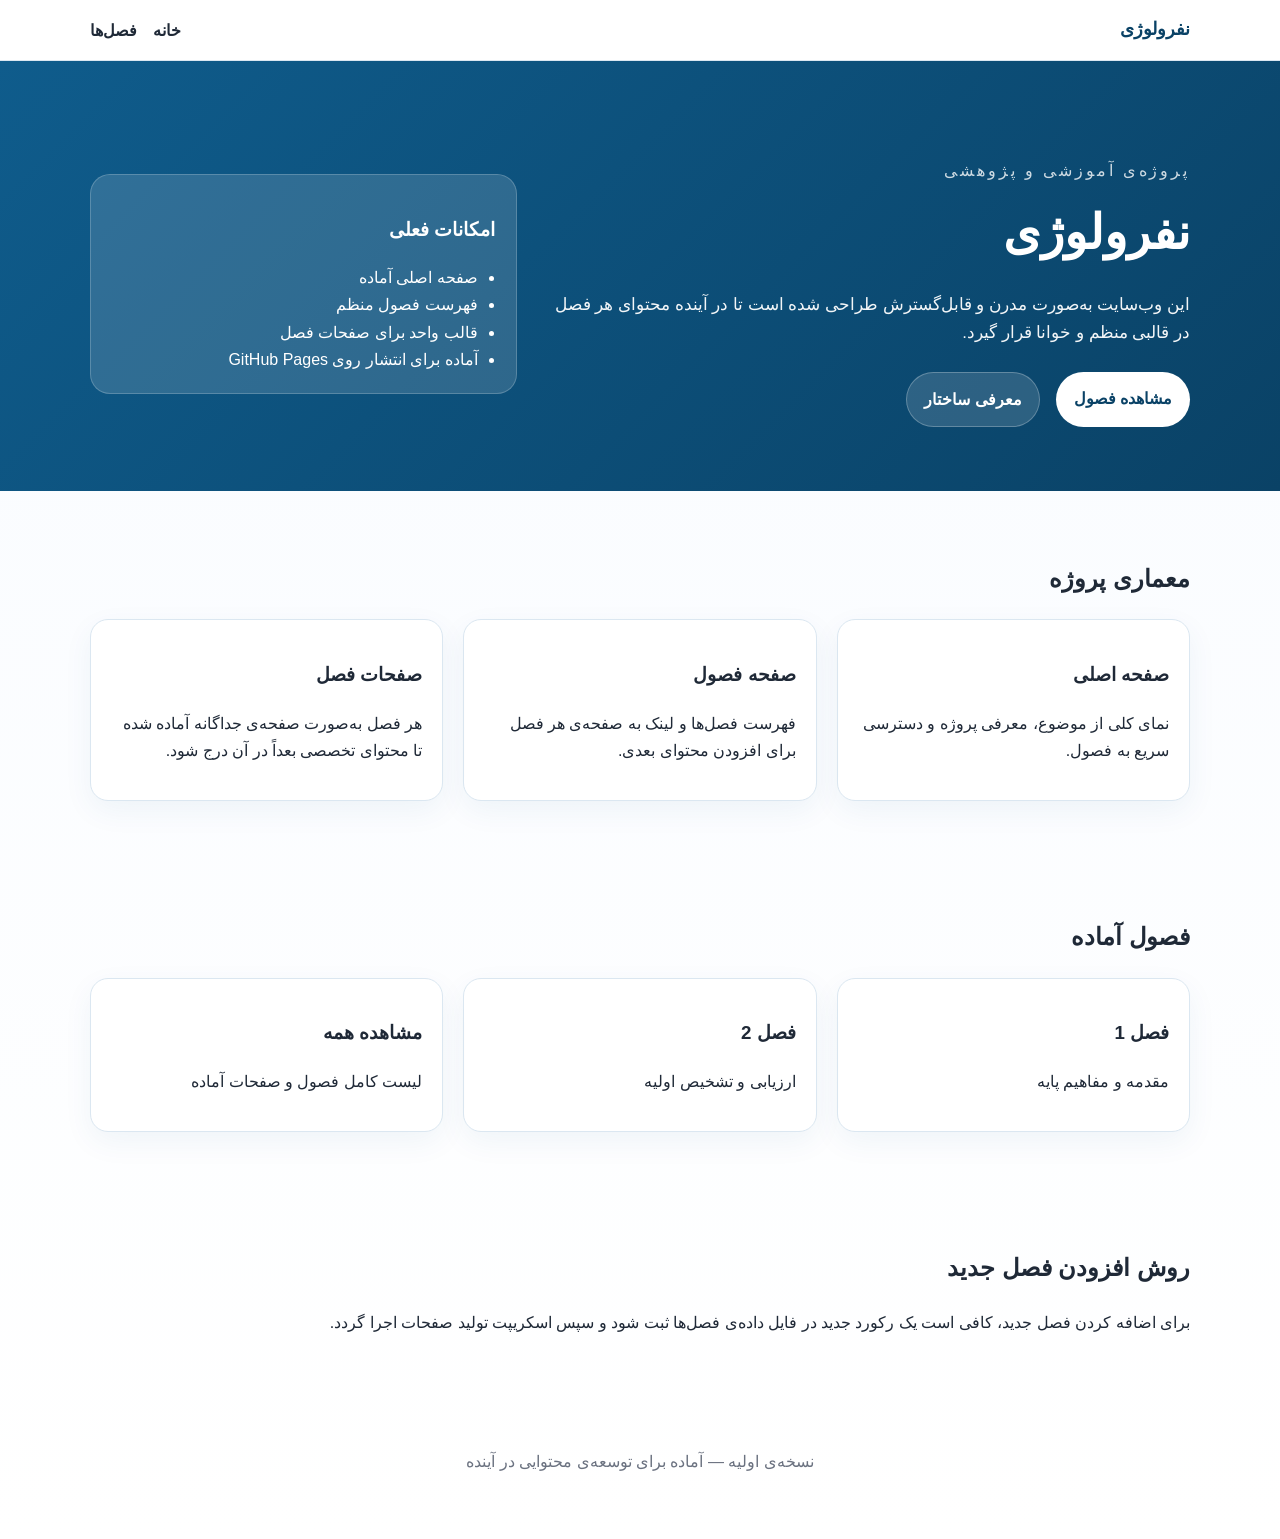
==== index.html @ 57c57d9b "Prepare GitHub Pages deployment" ====
<!DOCTYPE html>
<html lang="fa" dir="rtl">
  <head>
    <meta charset="UTF-8" />
    <meta name="viewport" content="width=device-width, initial-scale=1.0" />
    <title>نفرولوژی | صفحه اصلی</title>
    <meta name="description" content="پروژه‌ی اولیه وب‌سایت آموزشی نفرولوژی با ساختار فصل‌به‌فصل" />
    <link rel="stylesheet" href="assets/css/style.css" />
  </head>
  <body>
    <nav class="top-nav">
      <div class="container nav-wrap">
        <a class="brand" href="index.html">نفرولوژی</a>
        <div class="nav-links">
          <a href="index.html">خانه</a>
          <a href="chapters/">فصل‌ها</a>
        </div>
      </div>
    </nav>

    <header class="hero">
      <div class="container hero-inner">
        <div>
          <p class="eyebrow">پروژه‌ی آموزشی و پژوهشی</p>
          <h1>نفرولوژی</h1>
          <p class="hero-text">
            این وب‌سایت به‌صورت مدرن و قابل‌گسترش طراحی شده است تا در آینده محتوای
            هر فصل در قالبی منظم و خوانا قرار گیرد.
          </p>
          <div class="hero-actions">
            <a href="chapters/" class="btn btn-primary">مشاهده فصول</a>
            <a href="#overview" class="btn btn-secondary">معرفی ساختار</a>
          </div>
        </div>
        <div class="hero-panel">
          <h3>امکانات فعلی</h3>
          <ul>
            <li>صفحه اصلی آماده</li>
            <li>فهرست فصول منظم</li>
            <li>قالب واحد برای صفحات فصل</li>
            <li>آماده برای انتشار روی GitHub Pages</li>
          </ul>
        </div>
      </div>
    </header>

    <main>
      <section id="overview" class="section container">
        <h2>معماری پروژه</h2>
        <div class="grid cards">
          <article class="card">
            <h3>صفحه اصلی</h3>
            <p>نمای کلی از موضوع، معرفی پروژه و دسترسی سریع به فصول.</p>
          </article>
          <article class="card">
            <h3>صفحه فصول</h3>
            <p>فهرست فصل‌ها و لینک به صفحه‌ی هر فصل برای افزودن محتوای بعدی.</p>
          </article>
          <article class="card">
            <h3>صفحات فصل</h3>
            <p>هر فصل به‌صورت صفحه‌ی جداگانه آماده شده تا محتوای تخصصی بعداً در آن درج شود.</p>
          </article>
        </div>
      </section>

      <section class="section container">
        <h2>فصول آماده</h2>
        <div class="grid cards">
          <a class="card link-card" href="chapters/chapter-01.html">
            <h3>فصل 1</h3>
            <p>مقدمه و مفاهیم پایه</p>
          </a>
          <a class="card link-card" href="chapters/chapter-02.html">
            <h3>فصل 2</h3>
            <p>ارزیابی و تشخیص اولیه</p>
          </a>
          <a class="card link-card" href="chapters/">
            <h3>مشاهده همه</h3>
            <p>لیست کامل فصول و صفحات آماده</p>
          </a>
        </div>
      </section>

      <section class="section container">
        <h2>روش افزودن فصل جدید</h2>
        <div class="card">
          <p>برای اضافه کردن فصل جدید، کافی است یک رکورد جدید در فایل داده‌ی فصل‌ها ثبت شود و سپس اسکریپت تولید صفحات اجرا گردد.</p>
        </div>
      </section>
    </main>

    <footer class="footer">
      <div class="container">
        <p>نسخه‌ی اولیه — آماده برای توسعه‌ی محتوایی در آینده</p>
      </div>
    </footer>
  </body>
</html>
---- assets/css/style.css ----
:root {
  color-scheme: light;
  --primary: #0f5c8c;
  --primary-dark: #0a4266;
  --accent: #eaf5ff;
  --text: #1f2937;
  --muted: #6b7280;
  --card: #ffffff;
  --border: #dbe7f1;
}

* {
  box-sizing: border-box;
}

body {
  margin: 0;
  font-family: Tahoma, Arial, sans-serif;
  color: var(--text);
  background: linear-gradient(180deg, #f8fbff 0%, #ffffff 100%);
  line-height: 1.7;
}

.container {
  width: min(1100px, calc(100% - 2rem));
  margin: 0 auto;
}

.top-nav {
  background: rgba(255, 255, 255, 0.95);
  border-bottom: 1px solid var(--border);
  position: sticky;
  top: 0;
  z-index: 10;
  backdrop-filter: blur(8px);
}

.nav-wrap {
  display: flex;
  justify-content: space-between;
  align-items: center;
  padding: 0.95rem 0;
}

.brand {
  color: var(--primary-dark);
  font-weight: 800;
  text-decoration: none;
  font-size: 1.1rem;
}

.nav-links {
  display: flex;
  gap: 1rem;
}

.nav-links a {
  color: var(--text);
  text-decoration: none;
  font-weight: 600;
}

.hero {
  padding: 5rem 0 4rem;
  background: linear-gradient(135deg, var(--primary) 0%, var(--primary-dark) 100%);
  color: white;
}

.hero-inner {
  display: grid;
  gap: 2rem;
  align-items: center;
  grid-template-columns: 1.5fr 1fr;
}

.hero-panel {
  background: rgba(255, 255, 255, 0.14);
  border: 1px solid rgba(255, 255, 255, 0.2);
  border-radius: 20px;
  padding: 1.25rem 1.3rem;
}

.hero-panel ul {
  margin: 0.5rem 0 0;
  padding-right: 1.1rem;
}

.small-hero {
  padding: 3.5rem 0 2.5rem;
}

.eyebrow {
  text-transform: uppercase;
  letter-spacing: 0.18em;
  opacity: 0.8;
  margin-bottom: 0.5rem;
}

.hero h1 {
  font-size: clamp(2rem, 4vw, 3rem);
  margin: 0 0 1rem;
}

.hero-text {
  font-size: 1.05rem;
  max-width: 700px;
  opacity: 0.95;
}

.hero-actions,
.section-nav {
  display: flex;
  gap: 1rem;
  flex-wrap: wrap;
  margin-top: 1.5rem;
}

.btn {
  display: inline-block;
  padding: 0.8rem 1.1rem;
  border-radius: 999px;
  text-decoration: none;
  font-weight: 600;
  transition: transform 0.2s ease, box-shadow 0.2s ease;
}

.btn:hover {
  transform: translateY(-1px);
}

.btn-primary {
  background: white;
  color: var(--primary-dark);
}

.btn-secondary {
  background: rgba(255,255,255,0.14);
  color: white;
  border: 1px solid rgba(255,255,255,0.25);
}

.section {
  padding: 3rem 0;
}

.grid {
  display: grid;
  gap: 1.25rem;
  grid-template-columns: repeat(auto-fit, minmax(220px, 1fr));
}

.cards .card,
.content-card {
  background: var(--card);
  border: 1px solid var(--border);
  border-radius: 18px;
  padding: 1.25rem;
  box-shadow: 0 10px 30px rgba(15, 92, 140, 0.06);
}

.link-card {
  text-decoration: none;
  color: inherit;
}

.link-card:hover {
  border-color: var(--primary);
}

.footer {
  padding: 2rem 0 3rem;
  color: var(--muted);
  text-align: center;
}

ul {
  padding-right: 1.2rem;
}
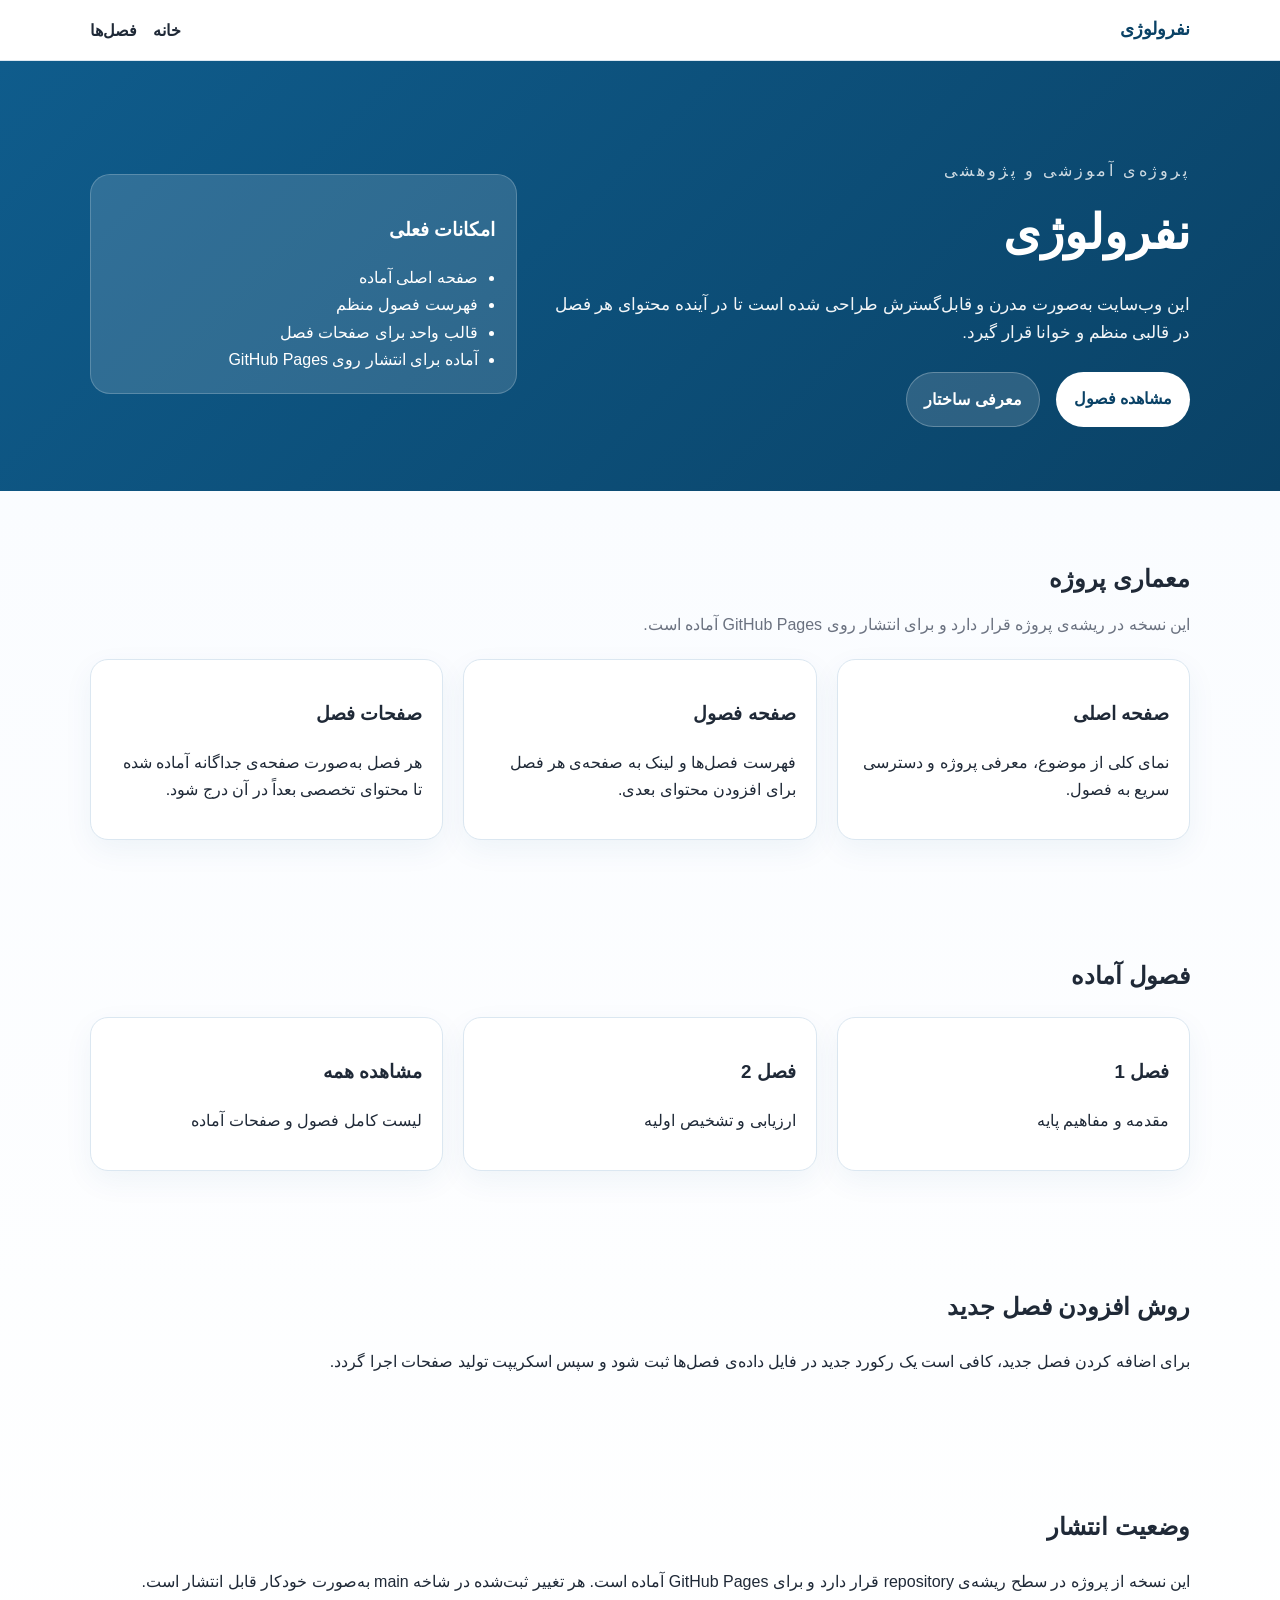
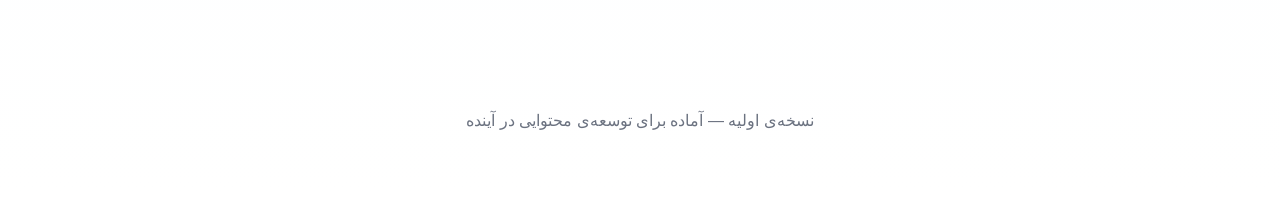
==== commit 26ebbc31: "Update root project site content" ====
--- a/index.html
+++ b/index.html
@@ -47,6 +47,9 @@
     <main>
       <section id="overview" class="section container">
         <h2>معماری پروژه</h2>
+        <p class="section-intro">
+          این نسخه در ریشه‌ی پروژه قرار دارد و برای انتشار روی GitHub Pages آماده است.
+        </p>
         <div class="grid cards">
           <article class="card">
             <h3>صفحه اصلی</h3>
@@ -87,6 +90,13 @@
           <p>برای اضافه کردن فصل جدید، کافی است یک رکورد جدید در فایل داده‌ی فصل‌ها ثبت شود و سپس اسکریپت تولید صفحات اجرا گردد.</p>
         </div>
       </section>
+
+      <section class="section container">
+        <h2>وضعیت انتشار</h2>
+        <div class="card">
+          <p>این نسخه از پروژه در سطح ریشه‌ی repository قرار دارد و برای GitHub Pages آماده است. هر تغییر ثبت‌شده در شاخه main به‌صورت خودکار قابل انتشار است.</p>
+        </div>
+      </section>
     </main>
 
     <footer class="footer">
--- a/assets/css/style.css
+++ b/assets/css/style.css
@@ -143,6 +143,12 @@
   padding: 3rem 0;
 }
 
+.section-intro {
+  color: var(--muted);
+  margin-top: -0.5rem;
+  margin-bottom: 1.25rem;
+}
+
 .grid {
   display: grid;
   gap: 1.25rem;
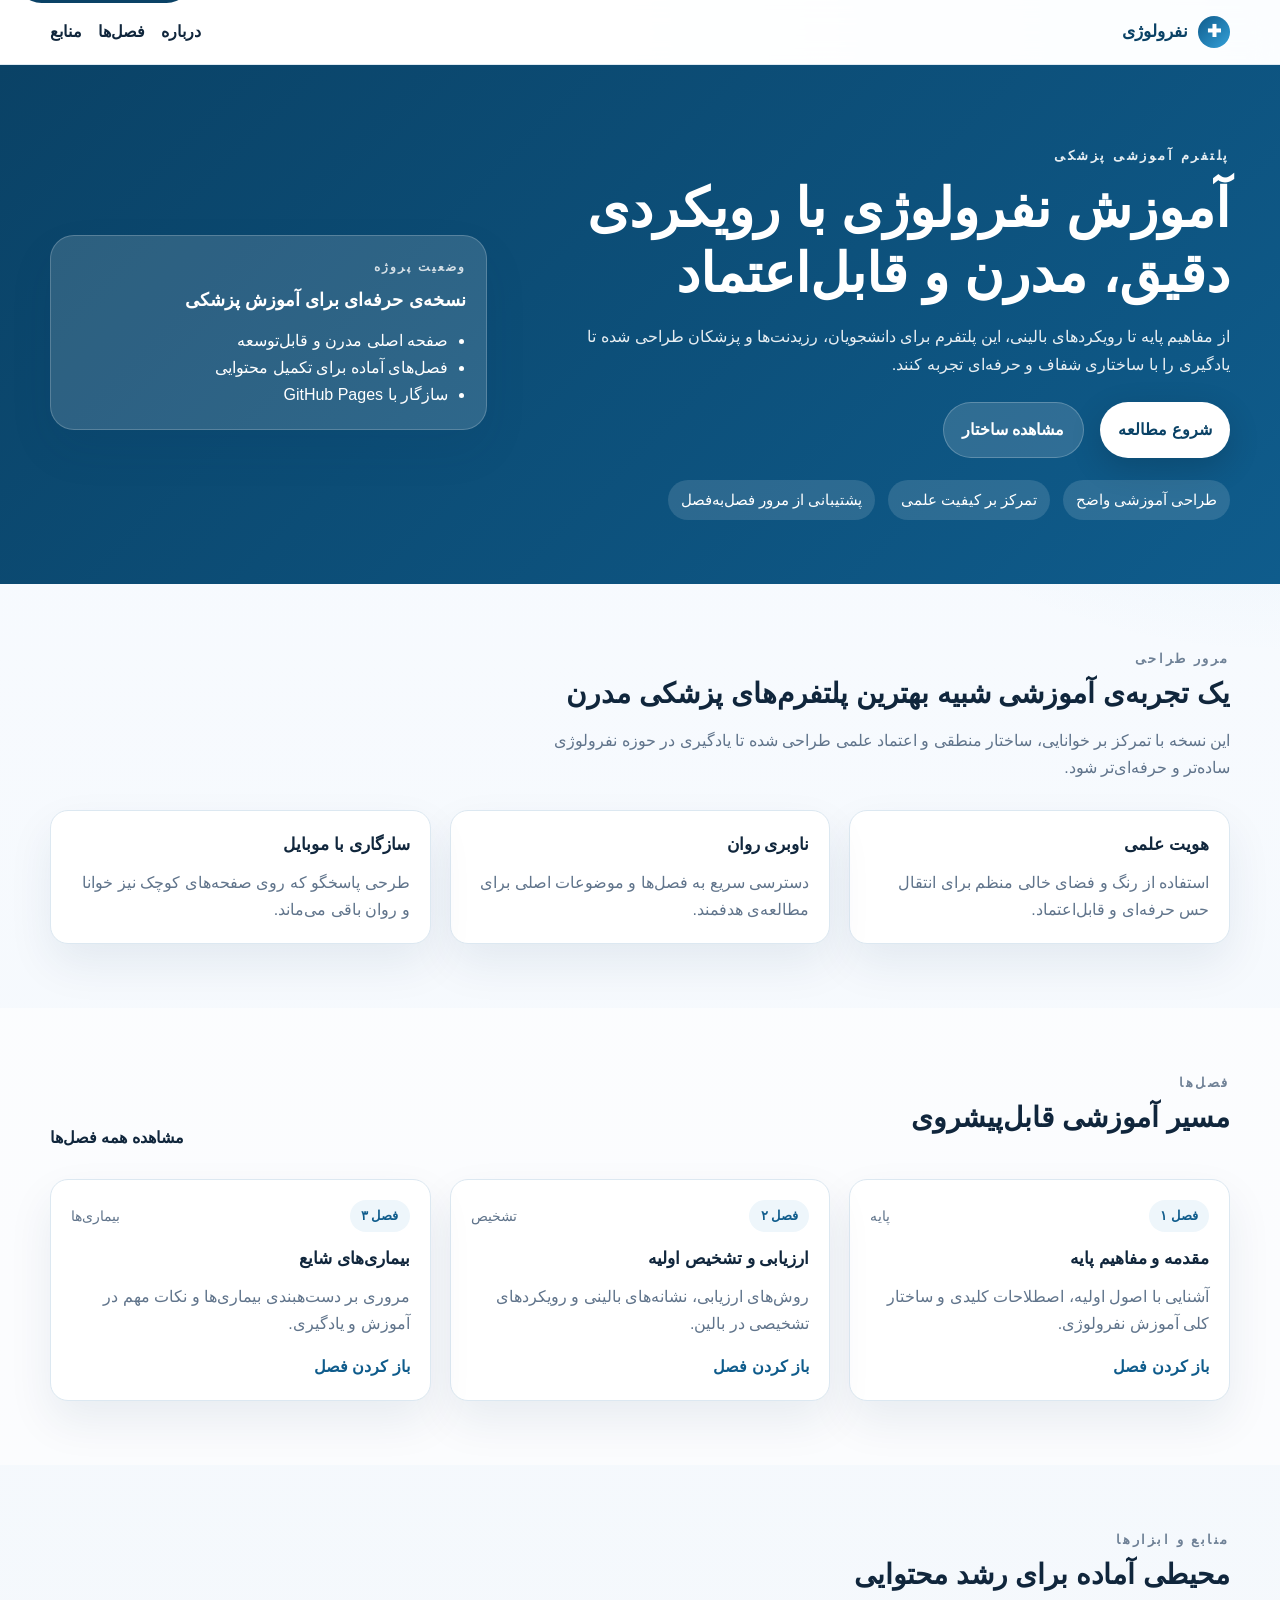
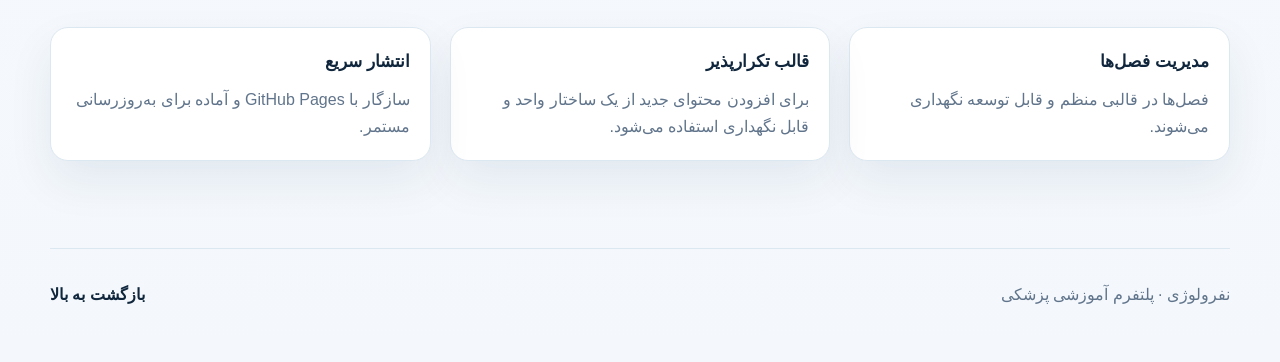
==== commit a1597fcc: "Refresh nephrology site design and chapter pages" ====
--- a/index.html
+++ b/index.html
@@ -3,105 +3,160 @@
   <head>
     <meta charset="UTF-8" />
     <meta name="viewport" content="width=device-width, initial-scale=1.0" />
-    <title>نفرولوژی | صفحه اصلی</title>
-    <meta name="description" content="پروژه‌ی اولیه وب‌سایت آموزشی نفرولوژی با ساختار فصل‌به‌فصل" />
+    <title>نفرولوژی | پلتفرم آموزشی مدرن</title>
+    <meta
+      name="description"
+      content="پلتفرم آموزشی مدرن نفرولوژی با ساختار فصل‌به‌فصل، طراحی حرفه‌ای و مناسب برای دانشجویان، رزیدنت‌ها و پزشکان"
+    />
     <link rel="stylesheet" href="assets/css/style.css" />
   </head>
   <body>
-    <nav class="top-nav">
-      <div class="container nav-wrap">
-        <a class="brand" href="index.html">نفرولوژی</a>
+    <a class="skip-link" href="#main-content">پرش به محتوای اصلی</a>
+
+    <nav class="site-nav" aria-label="ناوبری اصلی">
+      <div class="container nav-shell">
+        <a class="brand" href="index.html" aria-label="خانه نفرولوژی">
+          <span class="brand__mark">✚</span>
+          <span>نفرولوژی</span>
+        </a>
         <div class="nav-links">
-          <a href="index.html">خانه</a>
-          <a href="chapters/">فصل‌ها</a>
+          <a href="#about">درباره</a>
+          <a href="#chapters">فصل‌ها</a>
+          <a href="#resources">منابع</a>
         </div>
       </div>
     </nav>
 
     <header class="hero">
-      <div class="container hero-inner">
-        <div>
-          <p class="eyebrow">پروژه‌ی آموزشی و پژوهشی</p>
-          <h1>نفرولوژی</h1>
-          <p class="hero-text">
-            این وب‌سایت به‌صورت مدرن و قابل‌گسترش طراحی شده است تا در آینده محتوای
-            هر فصل در قالبی منظم و خوانا قرار گیرد.
+      <div class="container hero-shell">
+        <div class="hero__content">
+          <p class="eyebrow">پلتفرم آموزشی پزشکی</p>
+          <h1>آموزش نفرولوژی با رویکردی دقیق، مدرن و قابل‌اعتماد</h1>
+          <p class="hero__text">
+            از مفاهیم پایه تا رویکردهای بالینی، این پلتفرم برای دانشجویان، رزیدنت‌ها و
+            پزشکان طراحی شده تا یادگیری را با ساختاری شفاف و حرفه‌ای تجربه کنند.
           </p>
-          <div class="hero-actions">
-            <a href="chapters/" class="btn btn-primary">مشاهده فصول</a>
-            <a href="#overview" class="btn btn-secondary">معرفی ساختار</a>
+          <div class="hero__actions">
+            <a class="btn btn--primary" href="#chapters">شروع مطالعه</a>
+            <a class="btn btn--secondary" href="#about">مشاهده ساختار</a>
           </div>
-        </div>
-        <div class="hero-panel">
-          <h3>امکانات فعلی</h3>
-          <ul>
-            <li>صفحه اصلی آماده</li>
-            <li>فهرست فصول منظم</li>
-            <li>قالب واحد برای صفحات فصل</li>
-            <li>آماده برای انتشار روی GitHub Pages</li>
+          <ul class="hero__highlights" aria-label="ویژگی‌های اصلی">
+            <li>طراحی آموزشی واضح</li>
+            <li>تمرکز بر کیفیت علمی</li>
+            <li>پشتیبانی از مرور فصل‌به‌فصل</li>
           </ul>
         </div>
+
+        <aside class="hero-card" aria-label="اطلاعات سریع">
+          <p class="hero-card__label">وضعیت پروژه</p>
+          <h2>نسخه‌ی حرفه‌ای برای آموزش پزشکی</h2>
+          <ul>
+            <li>صفحه اصلی مدرن و قابل‌توسعه</li>
+            <li>فصل‌های آماده برای تکمیل محتوایی</li>
+            <li>سازگار با GitHub Pages</li>
+          </ul>
+        </aside>
       </div>
     </header>
 
-    <main>
-      <section id="overview" class="section container">
-        <h2>معماری پروژه</h2>
-        <p class="section-intro">
-          این نسخه در ریشه‌ی پروژه قرار دارد و برای انتشار روی GitHub Pages آماده است.
-        </p>
-        <div class="grid cards">
-          <article class="card">
-            <h3>صفحه اصلی</h3>
-            <p>نمای کلی از موضوع، معرفی پروژه و دسترسی سریع به فصول.</p>
+    <main id="main-content">
+      <section id="about" class="section container">
+        <div class="section-heading">
+          <p class="section-heading__eyebrow">مرور طراحی</p>
+          <h2>یک تجربه‌ی آموزشی شبیه بهترین پلتفرم‌های پزشکی مدرن</h2>
+          <p>
+            این نسخه با تمرکز بر خوانایی، ساختار منطقی و اعتماد علمی طراحی شده تا یادگیری
+            در حوزه نفرولوژی ساده‌تر و حرفه‌ای‌تر شود.
+          </p>
+        </div>
+
+        <div class="feature-grid">
+          <article class="feature-card">
+            <h3>هویت علمی</h3>
+            <p>استفاده از رنگ و فضای خالی منظم برای انتقال حس حرفه‌ای و قابل‌اعتماد.</p>
           </article>
-          <article class="card">
-            <h3>صفحه فصول</h3>
-            <p>فهرست فصل‌ها و لینک به صفحه‌ی هر فصل برای افزودن محتوای بعدی.</p>
+          <article class="feature-card">
+            <h3>ناوبری روان</h3>
+            <p>دسترسی سریع به فصل‌ها و موضوعات اصلی برای مطالعه‌ی هدفمند.</p>
           </article>
-          <article class="card">
-            <h3>صفحات فصل</h3>
-            <p>هر فصل به‌صورت صفحه‌ی جداگانه آماده شده تا محتوای تخصصی بعداً در آن درج شود.</p>
+          <article class="feature-card">
+            <h3>سازگاری با موبایل</h3>
+            <p>طرحی پاسخگو که روی صفحه‌های کوچک نیز خوانا و روان باقی می‌ماند.</p>
           </article>
         </div>
       </section>
 
-      <section class="section container">
-        <h2>فصول آماده</h2>
-        <div class="grid cards">
-          <a class="card link-card" href="chapters/chapter-01.html">
-            <h3>فصل 1</h3>
-            <p>مقدمه و مفاهیم پایه</p>
-          </a>
-          <a class="card link-card" href="chapters/chapter-02.html">
-            <h3>فصل 2</h3>
-            <p>ارزیابی و تشخیص اولیه</p>
-          </a>
-          <a class="card link-card" href="chapters/">
-            <h3>مشاهده همه</h3>
-            <p>لیست کامل فصول و صفحات آماده</p>
-          </a>
+      <section id="chapters" class="section section--alt">
+        <div class="container">
+          <div class="section-heading section-heading--row">
+            <div>
+              <p class="section-heading__eyebrow">فصل‌ها</p>
+              <h2>مسیر آموزشی قابل‌پیشروی</h2>
+            </div>
+            <a class="text-link" href="chapters/">مشاهده همه فصل‌ها</a>
+          </div>
+
+          <div class="card-grid">
+            <article class="chapter-card">
+              <div class="chapter-card__meta">
+                <span class="badge">فصل ۱</span>
+                <span class="chapter-card__status">پایه</span>
+              </div>
+              <h3>مقدمه و مفاهیم پایه</h3>
+              <p>آشنایی با اصول اولیه، اصطلاحات کلیدی و ساختار کلی آموزش نفرولوژی.</p>
+              <a class="chapter-card__link" href="chapters/chapter-01.html">باز کردن فصل</a>
+            </article>
+
+            <article class="chapter-card">
+              <div class="chapter-card__meta">
+                <span class="badge">فصل ۲</span>
+                <span class="chapter-card__status">تشخیص</span>
+              </div>
+              <h3>ارزیابی و تشخیص اولیه</h3>
+              <p>روش‌های ارزیابی، نشانه‌های بالینی و رویکردهای تشخیصی در بالین.</p>
+              <a class="chapter-card__link" href="chapters/chapter-02.html">باز کردن فصل</a>
+            </article>
+
+            <article class="chapter-card">
+              <div class="chapter-card__meta">
+                <span class="badge">فصل ۳</span>
+                <span class="chapter-card__status">بیماری‌ها</span>
+              </div>
+              <h3>بیماری‌های شایع</h3>
+              <p>مروری بر دست‌هبندی بیماری‌ها و نکات مهم در آموزش و یادگیری.</p>
+              <a class="chapter-card__link" href="chapters/chapter-03.html">باز کردن فصل</a>
+            </article>
+          </div>
         </div>
       </section>
 
-      <section class="section container">
-        <h2>روش افزودن فصل جدید</h2>
-        <div class="card">
-          <p>برای اضافه کردن فصل جدید، کافی است یک رکورد جدید در فایل داده‌ی فصل‌ها ثبت شود و سپس اسکریپت تولید صفحات اجرا گردد.</p>
+      <section id="resources" class="section container">
+        <div class="section-heading">
+          <p class="section-heading__eyebrow">منابع و ابزارها</p>
+          <h2>محیطی آماده برای رشد محتوایی</h2>
         </div>
-      </section>
 
-      <section class="section container">
-        <h2>وضعیت انتشار</h2>
-        <div class="card">
-          <p>این نسخه از پروژه در سطح ریشه‌ی repository قرار دارد و برای GitHub Pages آماده است. هر تغییر ثبت‌شده در شاخه main به‌صورت خودکار قابل انتشار است.</p>
+        <div class="resource-grid">
+          <article class="resource-card">
+            <h3>مدیریت فصل‌ها</h3>
+            <p>فصل‌ها در قالبی منظم و قابل توسعه نگهداری می‌شوند.</p>
+          </article>
+          <article class="resource-card">
+            <h3>قالب تکرارپذیر</h3>
+            <p>برای افزودن محتوای جدید از یک ساختار واحد و قابل نگهداری استفاده می‌شود.</p>
+          </article>
+          <article class="resource-card">
+            <h3>انتشار سریع</h3>
+            <p>سازگار با GitHub Pages و آماده برای به‌روزرسانی مستمر.</p>
+          </article>
         </div>
       </section>
     </main>
 
-    <footer class="footer">
-      <div class="container">
-        <p>نسخه‌ی اولیه — آماده برای توسعه‌ی محتوایی در آینده</p>
+    <footer class="site-footer">
+      <div class="container footer-shell">
+        <p>نفرولوژی · پلتفرم آموزشی پزشکی</p>
+        <a class="text-link" href="#top">بازگشت به بالا</a>
       </div>
     </footer>
   </body>
--- a/assets/css/style.css
+++ b/assets/css/style.css
@@ -1,114 +1,164 @@
 :root {
   color-scheme: light;
+  --bg: #f4f8fc;
+  --surface: #ffffff;
+  --surface-strong: #eef6fb;
   --primary: #0f5c8c;
-  --primary-dark: #0a4266;
-  --accent: #eaf5ff;
-  --text: #1f2937;
-  --muted: #6b7280;
-  --card: #ffffff;
-  --border: #dbe7f1;
+  --primary-strong: #0a4266;
+  --accent: #34a0d8;
+  --text: #10263c;
+  --muted: #60748b;
+  --border: #dce8f1;
+  --shadow: 0 20px 45px rgba(12, 54, 86, 0.08);
+  --radius-xl: 24px;
+  --radius-lg: 18px;
+  --radius-md: 12px;
+  --container: 1180px;
 }
 
 * {
   box-sizing: border-box;
 }
 
+html {
+  scroll-behavior: smooth;
+}
+
 body {
   margin: 0;
-  font-family: Tahoma, Arial, sans-serif;
+  font-family: Inter, "Segoe UI", Roboto, "Helvetica Neue", Arial, sans-serif;
   color: var(--text);
-  background: linear-gradient(180deg, #f8fbff 0%, #ffffff 100%);
+  background:
+    radial-gradient(circle at top right, rgba(52, 160, 216, 0.18), transparent 28%),
+    linear-gradient(180deg, #f8fbff 0%, var(--bg) 100%);
   line-height: 1.7;
 }
 
+img {
+  max-width: 100%;
+  display: block;
+}
+
 .container {
-  width: min(1100px, calc(100% - 2rem));
+  width: min(var(--container), calc(100% - 2rem));
   margin: 0 auto;
 }
 
-.top-nav {
-  background: rgba(255, 255, 255, 0.95);
-  border-bottom: 1px solid var(--border);
+.skip-link {
+  position: absolute;
+  left: 1rem;
+  top: -3rem;
+  background: var(--primary-strong);
+  color: white;
+  padding: 0.75rem 1rem;
+  border-radius: 999px;
+  z-index: 100;
+  text-decoration: none;
+}
+
+.skip-link:focus {
+  top: 1rem;
+}
+
+.site-nav {
   position: sticky;
   top: 0;
-  z-index: 10;
-  backdrop-filter: blur(8px);
-}
-
-.nav-wrap {
+  z-index: 20;
+  background: rgba(255, 255, 255, 0.9);
+  backdrop-filter: blur(14px);
+  border-bottom: 1px solid rgba(220, 232, 241, 0.9);
+}
+
+.nav-shell {
   display: flex;
   justify-content: space-between;
   align-items: center;
-  padding: 0.95rem 0;
+  padding: 1rem 0;
 }
 
 .brand {
-  color: var(--primary-dark);
+  display: inline-flex;
+  align-items: center;
+  gap: 0.6rem;
+  color: var(--primary-strong);
   font-weight: 800;
   text-decoration: none;
-  font-size: 1.1rem;
+  font-size: 1.05rem;
+}
+
+.brand__mark {
+  display: grid;
+  place-items: center;
+  width: 2rem;
+  height: 2rem;
+  border-radius: 999px;
+  background: linear-gradient(135deg, var(--primary), var(--accent));
+  color: white;
 }
 
 .nav-links {
   display: flex;
   gap: 1rem;
-}
-
-.nav-links a {
+  flex-wrap: wrap;
+}
+
+.nav-links a,
+.text-link {
   color: var(--text);
   text-decoration: none;
   font-weight: 600;
 }
 
+.nav-links a:hover,
+.text-link:hover {
+  color: var(--primary);
+}
+
 .hero {
   padding: 5rem 0 4rem;
-  background: linear-gradient(135deg, var(--primary) 0%, var(--primary-dark) 100%);
+  background: linear-gradient(135deg, var(--primary-strong) 0%, var(--primary) 100%);
   color: white;
 }
 
-.hero-inner {
+.hero-shell {
   display: grid;
   gap: 2rem;
-  align-items: center;
-  grid-template-columns: 1.5fr 1fr;
-}
-
-.hero-panel {
-  background: rgba(255, 255, 255, 0.14);
-  border: 1px solid rgba(255, 255, 255, 0.2);
-  border-radius: 20px;
-  padding: 1.25rem 1.3rem;
-}
-
-.hero-panel ul {
-  margin: 0.5rem 0 0;
-  padding-right: 1.1rem;
-}
-
-.small-hero {
-  padding: 3.5rem 0 2.5rem;
-}
-
-.eyebrow {
+  grid-template-columns: 1.3fr 0.8fr;
+  align-items: center;
+}
+
+.hero--compact {
+  padding: 3.5rem 0 3rem;
+}
+
+.hero--compact .hero-shell {
+  grid-template-columns: 1fr;
+}
+
+.eyebrow,
+.section-heading__eyebrow {
+  margin: 0 0 0.6rem;
+  font-size: 0.8rem;
+  letter-spacing: 0.2em;
   text-transform: uppercase;
-  letter-spacing: 0.18em;
-  opacity: 0.8;
-  margin-bottom: 0.5rem;
+  font-weight: 700;
+  opacity: 0.9;
 }
 
 .hero h1 {
-  font-size: clamp(2rem, 4vw, 3rem);
+  font-size: clamp(2rem, 4.2vw, 3.4rem);
+  line-height: 1.2;
   margin: 0 0 1rem;
-}
-
-.hero-text {
-  font-size: 1.05rem;
-  max-width: 700px;
-  opacity: 0.95;
-}
-
-.hero-actions,
-.section-nav {
+  max-width: 720px;
+}
+
+.hero__text {
+  font-size: 1.03rem;
+  max-width: 680px;
+  color: rgba(255, 255, 255, 0.9);
+}
+
+.hero__actions {
   display: flex;
   gap: 1rem;
   flex-wrap: wrap;
@@ -116,69 +166,240 @@
 }
 
 .btn {
-  display: inline-block;
-  padding: 0.8rem 1.1rem;
+  display: inline-flex;
+  align-items: center;
+  justify-content: center;
+  gap: 0.4rem;
+  padding: 0.85rem 1.15rem;
   border-radius: 999px;
   text-decoration: none;
-  font-weight: 600;
-  transition: transform 0.2s ease, box-shadow 0.2s ease;
-}
-
-.btn:hover {
+  font-weight: 700;
+  transition: transform 0.2s ease, box-shadow 0.2s ease, background-color 0.2s ease;
+}
+
+.btn:hover,
+.btn:focus-visible {
   transform: translateY(-1px);
 }
 
-.btn-primary {
+.btn--primary {
   background: white;
-  color: var(--primary-dark);
-}
-
-.btn-secondary {
-  background: rgba(255,255,255,0.14);
+  color: var(--primary-strong);
+  box-shadow: 0 10px 32px rgba(0, 0, 0, 0.16);
+}
+
+.btn--secondary {
   color: white;
-  border: 1px solid rgba(255,255,255,0.25);
+  background: rgba(255, 255, 255, 0.14);
+  border: 1px solid rgba(255, 255, 255, 0.22);
+}
+
+.hero__highlights {
+  margin: 1.35rem 0 0;
+  padding: 0;
+  display: flex;
+  gap: 0.8rem;
+  flex-wrap: wrap;
+  list-style: none;
+}
+
+.hero__highlights li {
+  padding: 0.45rem 0.8rem;
+  background: rgba(255, 255, 255, 0.13);
+  border-radius: 999px;
+  font-size: 0.95rem;
+}
+
+.hero-card {
+  padding: 1.3rem;
+  border-radius: var(--radius-xl);
+  background: rgba(255, 255, 255, 0.14);
+  border: 1px solid rgba(255, 255, 255, 0.2);
+  box-shadow: var(--shadow);
+}
+
+.hero-card__label {
+  margin: 0 0 0.4rem;
+  font-size: 0.78rem;
+  font-weight: 700;
+  text-transform: uppercase;
+  letter-spacing: 0.16em;
+  opacity: 0.8;
+}
+
+.hero-card h2 {
+  margin: 0 0 0.7rem;
+  font-size: 1.15rem;
+}
+
+.hero-card ul {
+  margin: 0;
+  padding-right: 1.1rem;
 }
 
 .section {
-  padding: 3rem 0;
-}
-
-.section-intro {
+  padding: 4rem 0;
+}
+
+.section--alt {
+  background: rgba(255, 255, 255, 0.6);
+}
+
+.section-heading {
+  max-width: 720px;
+  margin-bottom: 1.75rem;
+}
+
+.section-heading--row {
+  display: flex;
+  justify-content: space-between;
+  align-items: end;
+  gap: 1rem;
+  max-width: none;
+}
+
+.section-heading h2 {
+  margin: 0 0 0.6rem;
+  font-size: clamp(1.4rem, 2.2vw, 1.8rem);
+}
+
+.section-heading p {
+  margin: 0;
   color: var(--muted);
-  margin-top: -0.5rem;
-  margin-bottom: 1.25rem;
-}
-
-.grid {
+}
+
+.feature-grid,
+.card-grid,
+.resource-grid {
   display: grid;
-  gap: 1.25rem;
-  grid-template-columns: repeat(auto-fit, minmax(220px, 1fr));
-}
-
-.cards .card,
-.content-card {
-  background: var(--card);
+  gap: 1.2rem;
+  grid-template-columns: repeat(auto-fit, minmax(240px, 1fr));
+}
+
+.feature-card,
+.chapter-card,
+.resource-card {
+  background: var(--surface);
   border: 1px solid var(--border);
-  border-radius: 18px;
+  border-radius: var(--radius-lg);
   padding: 1.25rem;
-  box-shadow: 0 10px 30px rgba(15, 92, 140, 0.06);
-}
-
-.link-card {
+  box-shadow: var(--shadow);
+}
+
+.feature-card h3,
+.chapter-card h3,
+.resource-card h3 {
+  margin: 0 0 0.6rem;
+  font-size: 1.05rem;
+}
+
+.feature-card p,
+.chapter-card p,
+.resource-card p {
+  margin: 0;
+  color: var(--muted);
+}
+
+.chapter-card__meta {
+  display: flex;
+  justify-content: space-between;
+  align-items: center;
+  margin-bottom: 0.8rem;
+}
+
+.badge {
+  display: inline-flex;
+  align-items: center;
+  padding: 0.3rem 0.7rem;
+  border-radius: 999px;
+  background: var(--surface-strong);
+  color: var(--primary);
+  font-size: 0.8rem;
+  font-weight: 700;
+}
+
+.chapter-card__status {
+  color: var(--muted);
+  font-size: 0.9rem;
+}
+
+.chapter-card__link {
+  display: inline-flex;
+  margin-top: 1rem;
+  color: var(--primary);
+  font-weight: 700;
   text-decoration: none;
-  color: inherit;
-}
-
-.link-card:hover {
-  border-color: var(--primary);
-}
-
-.footer {
-  padding: 2rem 0 3rem;
+}
+
+.chapter-card__link:hover,
+.chapter-card__link:focus-visible {
+  text-decoration: underline;
+}
+
+.section-nav {
+  display: flex;
+  justify-content: flex-start;
+  margin-top: 1.5rem;
+}
+
+.site-footer {
+  padding: 1.4rem 0 2.4rem;
   color: var(--muted);
-  text-align: center;
-}
-
-ul {
-  padding-right: 1.2rem;
-}
+}
+
+.footer-shell {
+  display: flex;
+  justify-content: space-between;
+  align-items: center;
+  gap: 1rem;
+  padding-top: 1rem;
+  border-top: 1px solid var(--border);
+}
+
+:focus-visible {
+  outline: 3px solid rgba(52, 160, 216, 0.35);
+  outline-offset: 2px;
+}
+
+@media (max-width: 840px) {
+  .hero-shell {
+    grid-template-columns: 1fr;
+  }
+
+  .section-heading--row {
+    flex-direction: column;
+    align-items: start;
+  }
+}
+
+@media (max-width: 640px) {
+  .nav-shell,
+  .footer-shell {
+    flex-direction: column;
+    align-items: start;
+  }
+
+  .hero {
+    padding-top: 3.5rem;
+  }
+
+  .hero__actions {
+    flex-direction: column;
+    align-items: stretch;
+  }
+
+  .btn {
+    width: 100%;
+  }
+}
+
+@media (prefers-reduced-motion: reduce) {
+  html {
+    scroll-behavior: auto;
+  }
+
+  *, *::before, *::after {
+    transition-duration: 0.01ms !important;
+    animation-duration: 0.01ms !important;
+  }
+}
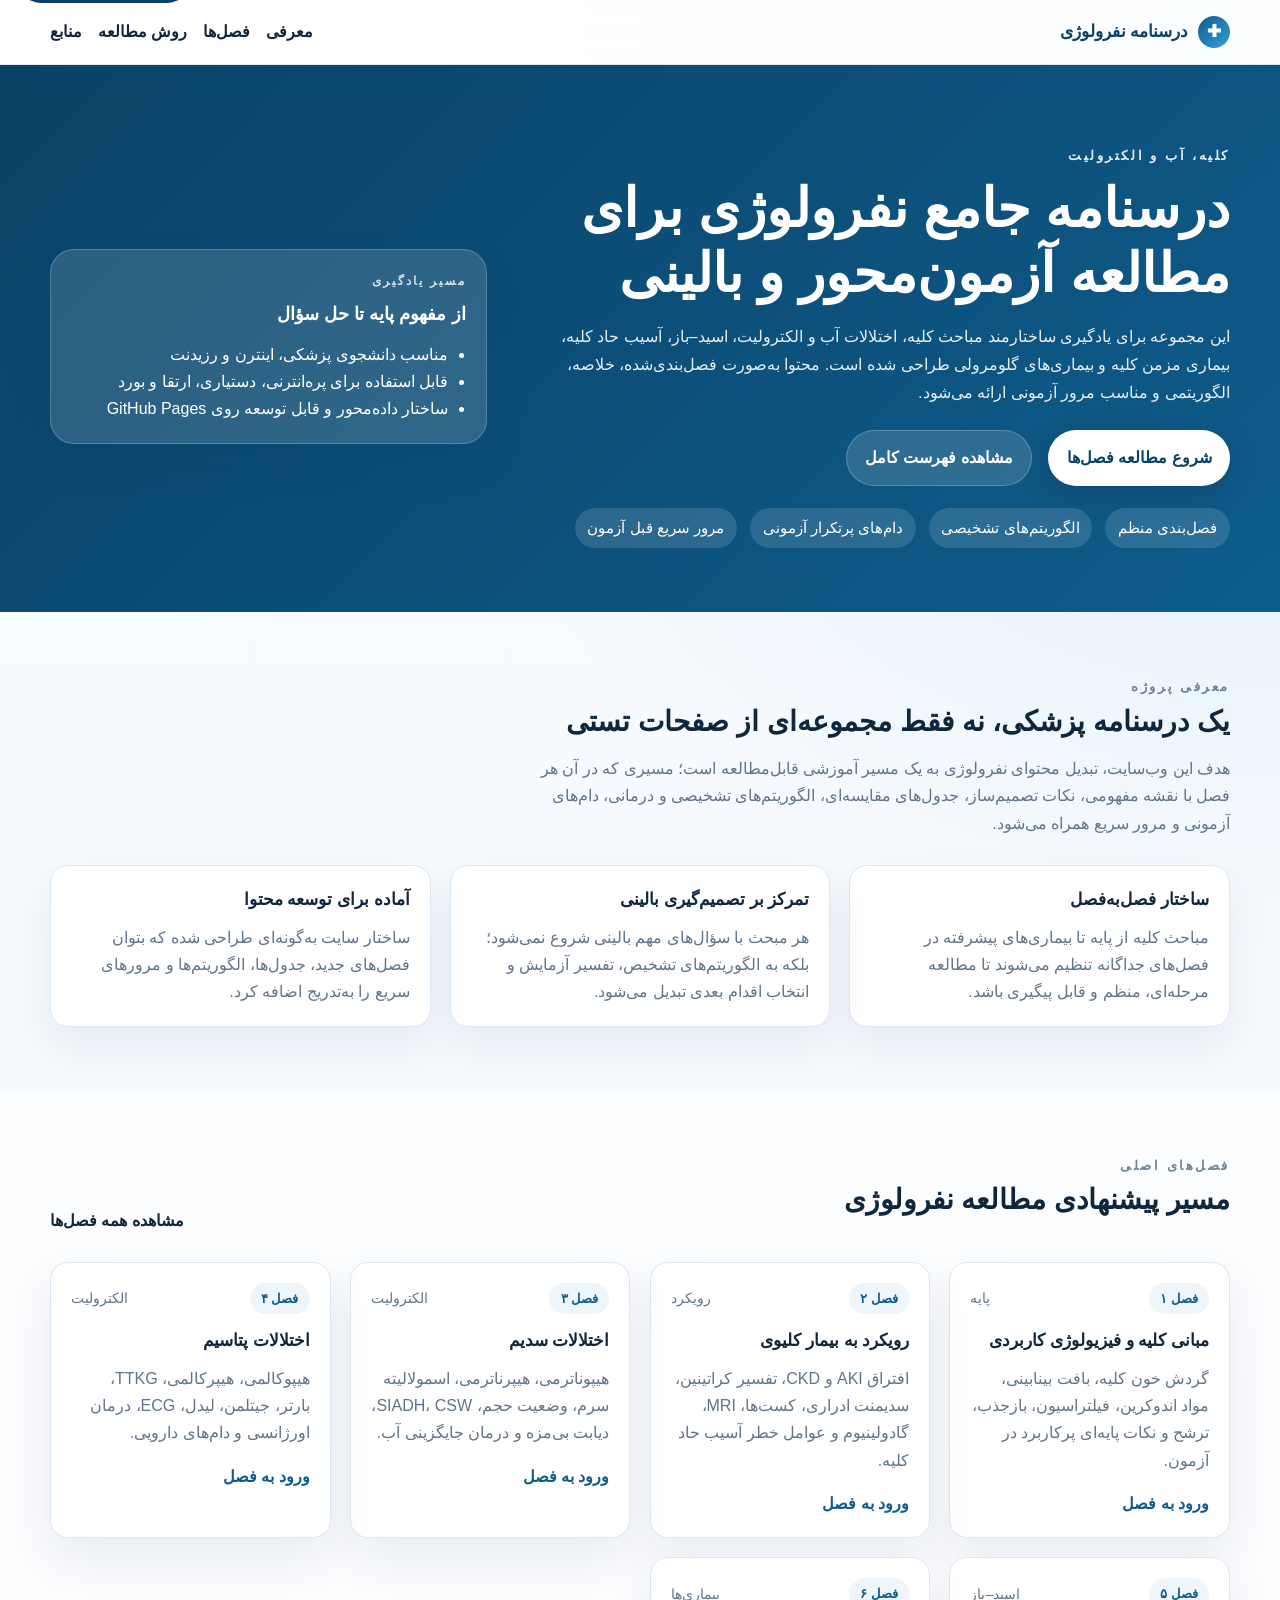
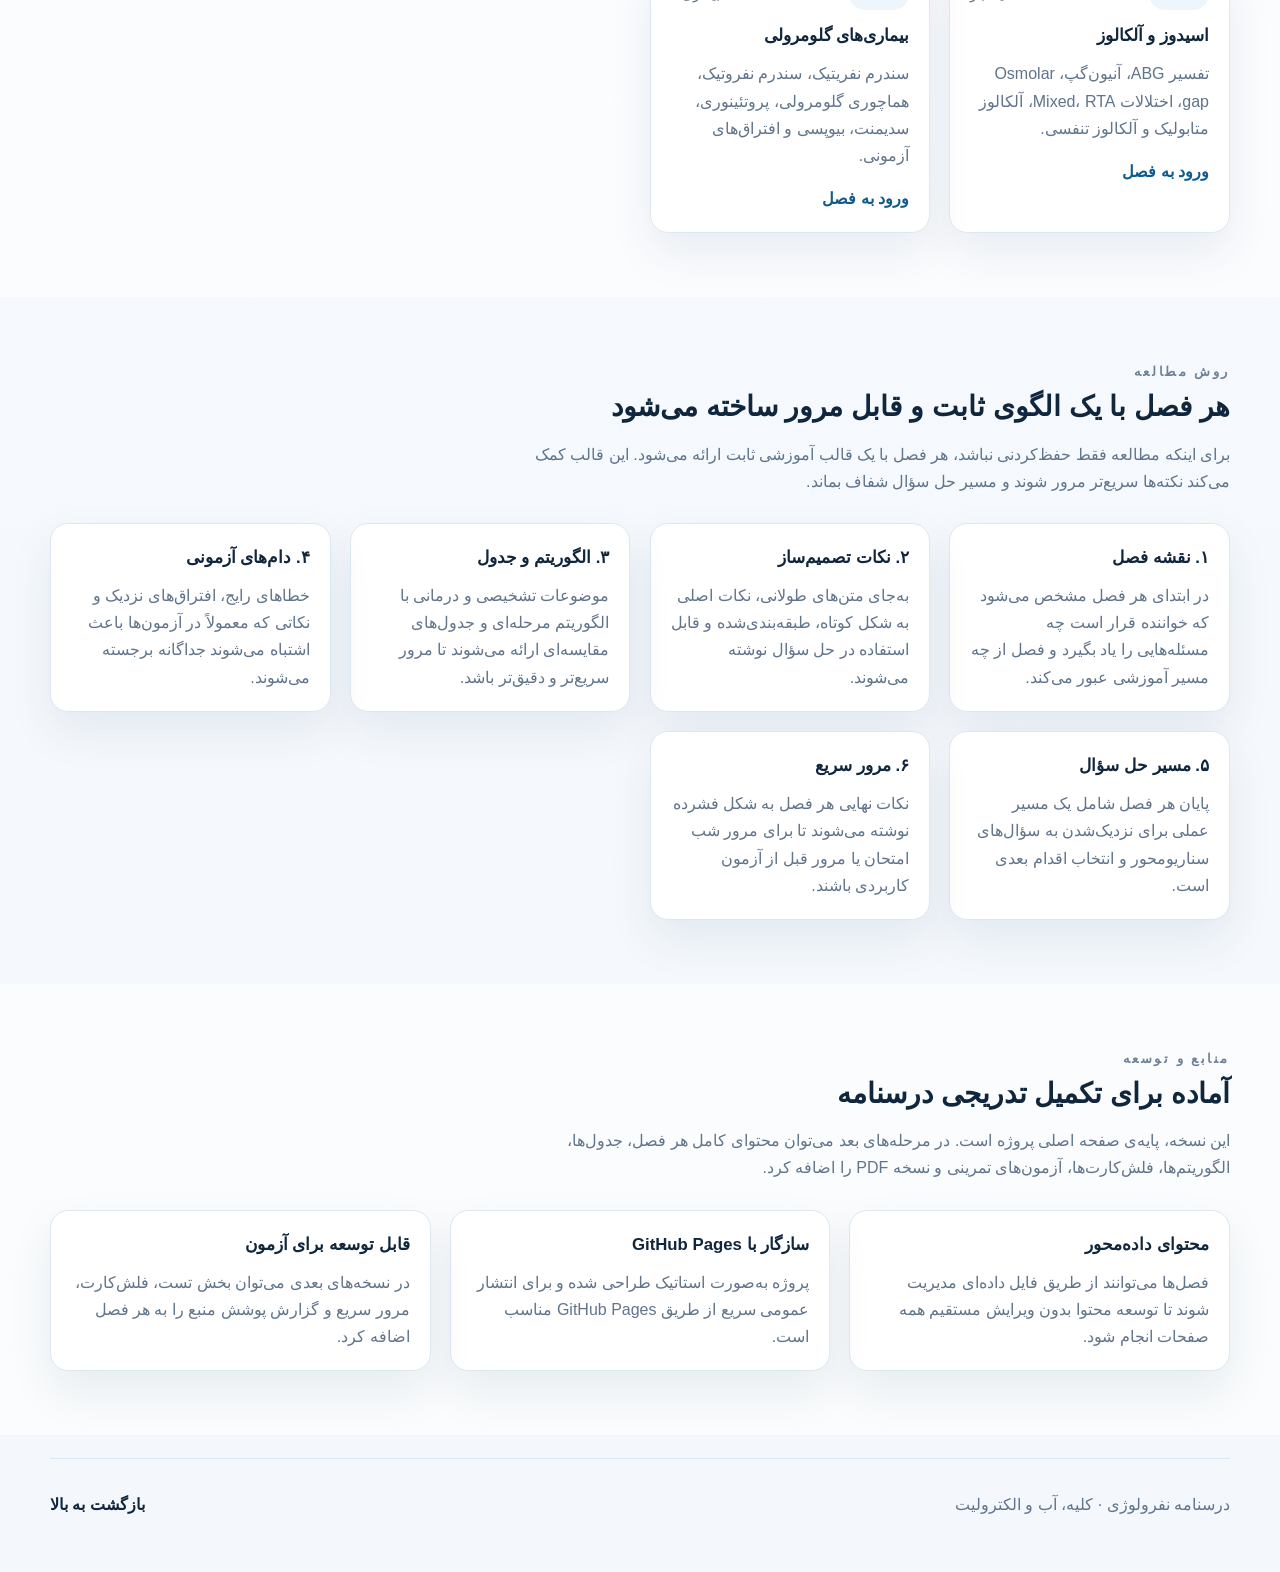
==== commit 3e1d4ee1: "Update index.html" ====
--- a/index.html
+++ b/index.html
@@ -3,25 +3,28 @@
   <head>
     <meta charset="UTF-8" />
     <meta name="viewport" content="width=device-width, initial-scale=1.0" />
-    <title>نفرولوژی | پلتفرم آموزشی مدرن</title>
+    <title>درسنامه جامع نفرولوژی | کلیه، آب و الکترولیت</title>
     <meta
       name="description"
-      content="پلتفرم آموزشی مدرن نفرولوژی با ساختار فصل‌به‌فصل، طراحی حرفه‌ای و مناسب برای دانشجویان، رزیدنت‌ها و پزشکان"
+      content="درسنامه جامع نفرولوژی، کلیه، آب و الکترولیت با رویکرد آزمون‌محور، فصل‌بندی‌شده، الگوریتمی و مناسب برای دانشجویان پزشکی، اینترن‌ها و رزیدنت‌ها."
     />
     <link rel="stylesheet" href="assets/css/style.css" />
   </head>
-  <body>
+
+  <body id="top">
     <a class="skip-link" href="#main-content">پرش به محتوای اصلی</a>
 
     <nav class="site-nav" aria-label="ناوبری اصلی">
       <div class="container nav-shell">
-        <a class="brand" href="index.html" aria-label="خانه نفرولوژی">
+        <a class="brand" href="index.html" aria-label="خانه درسنامه نفرولوژی">
           <span class="brand__mark">✚</span>
-          <span>نفرولوژی</span>
+          <span>درسنامه نفرولوژی</span>
         </a>
+
         <div class="nav-links">
-          <a href="#about">درباره</a>
+          <a href="#about">معرفی</a>
           <a href="#chapters">فصل‌ها</a>
+          <a href="#method">روش مطالعه</a>
           <a href="#resources">منابع</a>
         </div>
       </div>
@@ -30,30 +33,36 @@
     <header class="hero">
       <div class="container hero-shell">
         <div class="hero__content">
-          <p class="eyebrow">پلتفرم آموزشی پزشکی</p>
-          <h1>آموزش نفرولوژی با رویکردی دقیق، مدرن و قابل‌اعتماد</h1>
+          <p class="eyebrow">کلیه، آب و الکترولیت</p>
+
+          <h1>درسنامه جامع نفرولوژی برای مطالعه آزمون‌محور و بالینی</h1>
+
           <p class="hero__text">
-            از مفاهیم پایه تا رویکردهای بالینی، این پلتفرم برای دانشجویان، رزیدنت‌ها و
-            پزشکان طراحی شده تا یادگیری را با ساختاری شفاف و حرفه‌ای تجربه کنند.
+            این مجموعه برای یادگیری ساختارمند مباحث کلیه، اختلالات آب و الکترولیت،
+            اسید–باز، آسیب حاد کلیه، بیماری مزمن کلیه و بیماری‌های گلومرولی طراحی شده است.
+            محتوا به‌صورت فصل‌بندی‌شده، خلاصه، الگوریتمی و مناسب مرور آزمونی ارائه می‌شود.
           </p>
+
           <div class="hero__actions">
-            <a class="btn btn--primary" href="#chapters">شروع مطالعه</a>
-            <a class="btn btn--secondary" href="#about">مشاهده ساختار</a>
-          </div>
-          <ul class="hero__highlights" aria-label="ویژگی‌های اصلی">
-            <li>طراحی آموزشی واضح</li>
-            <li>تمرکز بر کیفیت علمی</li>
-            <li>پشتیبانی از مرور فصل‌به‌فصل</li>
+            <a class="btn btn--primary" href="#chapters">شروع مطالعه فصل‌ها</a>
+            <a class="btn btn--secondary" href="chapters/">مشاهده فهرست کامل</a>
+          </div>
+
+          <ul class="hero__highlights" aria-label="ویژگی‌های اصلی درسنامه">
+            <li>فصل‌بندی منظم</li>
+            <li>الگوریتم‌های تشخیصی</li>
+            <li>دام‌های پرتکرار آزمونی</li>
+            <li>مرور سریع قبل آزمون</li>
           </ul>
         </div>
 
-        <aside class="hero-card" aria-label="اطلاعات سریع">
-          <p class="hero-card__label">وضعیت پروژه</p>
-          <h2>نسخه‌ی حرفه‌ای برای آموزش پزشکی</h2>
+        <aside class="hero-card" aria-label="اطلاعات سریع درسنامه">
+          <p class="hero-card__label">مسیر یادگیری</p>
+          <h2>از مفهوم پایه تا حل سؤال</h2>
           <ul>
-            <li>صفحه اصلی مدرن و قابل‌توسعه</li>
-            <li>فصل‌های آماده برای تکمیل محتوایی</li>
-            <li>سازگار با GitHub Pages</li>
+            <li>مناسب دانشجوی پزشکی، اینترن و رزیدنت</li>
+            <li>قابل استفاده برای پره‌انترنی، دستیاری، ارتقا و بورد</li>
+            <li>ساختار داده‌محور و قابل توسعه روی GitHub Pages</li>
           </ul>
         </aside>
       </div>
@@ -62,26 +71,38 @@
     <main id="main-content">
       <section id="about" class="section container">
         <div class="section-heading">
-          <p class="section-heading__eyebrow">مرور طراحی</p>
-          <h2>یک تجربه‌ی آموزشی شبیه بهترین پلتفرم‌های پزشکی مدرن</h2>
+          <p class="section-heading__eyebrow">معرفی پروژه</p>
+          <h2>یک درسنامه پزشکی، نه فقط مجموعه‌ای از صفحات تستی</h2>
           <p>
-            این نسخه با تمرکز بر خوانایی، ساختار منطقی و اعتماد علمی طراحی شده تا یادگیری
-            در حوزه نفرولوژی ساده‌تر و حرفه‌ای‌تر شود.
+            هدف این وب‌سایت، تبدیل محتوای نفرولوژی به یک مسیر آموزشی قابل‌مطالعه است؛
+            مسیری که در آن هر فصل با نقشه مفهومی، نکات تصمیم‌ساز، جدول‌های مقایسه‌ای،
+            الگوریتم‌های تشخیصی و درمانی، دام‌های آزمونی و مرور سریع همراه می‌شود.
           </p>
         </div>
 
         <div class="feature-grid">
           <article class="feature-card">
-            <h3>هویت علمی</h3>
-            <p>استفاده از رنگ و فضای خالی منظم برای انتقال حس حرفه‌ای و قابل‌اعتماد.</p>
-          </article>
-          <article class="feature-card">
-            <h3>ناوبری روان</h3>
-            <p>دسترسی سریع به فصل‌ها و موضوعات اصلی برای مطالعه‌ی هدفمند.</p>
-          </article>
-          <article class="feature-card">
-            <h3>سازگاری با موبایل</h3>
-            <p>طرحی پاسخگو که روی صفحه‌های کوچک نیز خوانا و روان باقی می‌ماند.</p>
+            <h3>ساختار فصل‌به‌فصل</h3>
+            <p>
+              مباحث کلیه از پایه تا بیماری‌های پیشرفته در فصل‌های جداگانه تنظیم می‌شوند
+              تا مطالعه مرحله‌ای، منظم و قابل پیگیری باشد.
+            </p>
+          </article>
+
+          <article class="feature-card">
+            <h3>تمرکز بر تصمیم‌گیری بالینی</h3>
+            <p>
+              هر مبحث با سؤال‌های مهم بالینی شروع نمی‌شود؛ بلکه به الگوریتم‌های تشخیص،
+              تفسیر آزمایش و انتخاب اقدام بعدی تبدیل می‌شود.
+            </p>
+          </article>
+
+          <article class="feature-card">
+            <h3>آماده برای توسعه محتوا</h3>
+            <p>
+              ساختار سایت به‌گونه‌ای طراحی شده که بتوان فصل‌های جدید، جدول‌ها،
+              الگوریتم‌ها و مرورهای سریع را به‌تدریج اضافه کرد.
+            </p>
           </article>
         </div>
       </section>
@@ -90,8 +111,8 @@
         <div class="container">
           <div class="section-heading section-heading--row">
             <div>
-              <p class="section-heading__eyebrow">فصل‌ها</p>
-              <h2>مسیر آموزشی قابل‌پیشروی</h2>
+              <p class="section-heading__eyebrow">فصل‌های اصلی</p>
+              <h2>مسیر پیشنهادی مطالعه نفرولوژی</h2>
             </div>
             <a class="text-link" href="chapters/">مشاهده همه فصل‌ها</a>
           </div>
@@ -102,60 +123,186 @@
                 <span class="badge">فصل ۱</span>
                 <span class="chapter-card__status">پایه</span>
               </div>
-              <h3>مقدمه و مفاهیم پایه</h3>
-              <p>آشنایی با اصول اولیه، اصطلاحات کلیدی و ساختار کلی آموزش نفرولوژی.</p>
-              <a class="chapter-card__link" href="chapters/chapter-01.html">باز کردن فصل</a>
+              <h3>مبانی کلیه و فیزیولوژی کاربردی</h3>
+              <p>
+                گردش خون کلیه، بافت بینابینی، مواد اندوکرین، فیلتراسیون، بازجذب،
+                ترشح و نکات پایه‌ای پرکاربرد در آزمون.
+              </p>
+              <a class="chapter-card__link" href="chapters/chapter-01.html">ورود به فصل</a>
             </article>
 
             <article class="chapter-card">
               <div class="chapter-card__meta">
                 <span class="badge">فصل ۲</span>
-                <span class="chapter-card__status">تشخیص</span>
-              </div>
-              <h3>ارزیابی و تشخیص اولیه</h3>
-              <p>روش‌های ارزیابی، نشانه‌های بالینی و رویکردهای تشخیصی در بالین.</p>
-              <a class="chapter-card__link" href="chapters/chapter-02.html">باز کردن فصل</a>
+                <span class="chapter-card__status">رویکرد</span>
+              </div>
+              <h3>رویکرد به بیمار کلیوی</h3>
+              <p>
+                افتراق AKI و CKD، تفسیر کراتینین، سدیمنت ادراری، کست‌ها،
+                MRI، گادولینیوم و عوامل خطر آسیب حاد کلیه.
+              </p>
+              <a class="chapter-card__link" href="chapters/chapter-02.html">ورود به فصل</a>
             </article>
 
             <article class="chapter-card">
               <div class="chapter-card__meta">
                 <span class="badge">فصل ۳</span>
+                <span class="chapter-card__status">الکترولیت</span>
+              </div>
+              <h3>اختلالات سدیم</h3>
+              <p>
+                هیپوناترمی، هیپرناترمی، اسمولالیته سرم، وضعیت حجم، SIADH،
+                CSW، دیابت بی‌مزه و درمان جایگزینی آب.
+              </p>
+              <a class="chapter-card__link" href="chapters/chapter-03.html">ورود به فصل</a>
+            </article>
+
+            <article class="chapter-card">
+              <div class="chapter-card__meta">
+                <span class="badge">فصل ۴</span>
+                <span class="chapter-card__status">الکترولیت</span>
+              </div>
+              <h3>اختلالات پتاسیم</h3>
+              <p>
+                هیپوکالمی، هیپرکالمی، TTKG، بارتر، جیتلمن، لیدل، ECG،
+                درمان اورژانسی و دام‌های دارویی.
+              </p>
+              <a class="chapter-card__link" href="chapters/chapter-04.html">ورود به فصل</a>
+            </article>
+
+            <article class="chapter-card">
+              <div class="chapter-card__meta">
+                <span class="badge">فصل ۵</span>
+                <span class="chapter-card__status">اسید–باز</span>
+              </div>
+              <h3>اسیدوز و آلکالوز</h3>
+              <p>
+                تفسیر ABG، آنیون‌گپ، Osmolar gap، اختلالات Mixed، RTA،
+                آلکالوز متابولیک و آلکالوز تنفسی.
+              </p>
+              <a class="chapter-card__link" href="chapters/chapter-05.html">ورود به فصل</a>
+            </article>
+
+            <article class="chapter-card">
+              <div class="chapter-card__meta">
+                <span class="badge">فصل ۶</span>
                 <span class="chapter-card__status">بیماری‌ها</span>
               </div>
-              <h3>بیماری‌های شایع</h3>
-              <p>مروری بر دست‌هبندی بیماری‌ها و نکات مهم در آموزش و یادگیری.</p>
-              <a class="chapter-card__link" href="chapters/chapter-03.html">باز کردن فصل</a>
+              <h3>بیماری‌های گلومرولی</h3>
+              <p>
+                سندرم نفریتیک، سندرم نفروتیک، هماچوری گلومرولی، پروتئینوری،
+                سدیمنت، بیوپسی و افتراق‌های آزمونی.
+              </p>
+              <a class="chapter-card__link" href="chapters/chapter-06.html">ورود به فصل</a>
             </article>
           </div>
         </div>
       </section>
 
-      <section id="resources" class="section container">
+      <section id="method" class="section container">
         <div class="section-heading">
-          <p class="section-heading__eyebrow">منابع و ابزارها</p>
-          <h2>محیطی آماده برای رشد محتوایی</h2>
-        </div>
-
-        <div class="resource-grid">
-          <article class="resource-card">
-            <h3>مدیریت فصل‌ها</h3>
-            <p>فصل‌ها در قالبی منظم و قابل توسعه نگهداری می‌شوند.</p>
-          </article>
-          <article class="resource-card">
-            <h3>قالب تکرارپذیر</h3>
-            <p>برای افزودن محتوای جدید از یک ساختار واحد و قابل نگهداری استفاده می‌شود.</p>
-          </article>
-          <article class="resource-card">
-            <h3>انتشار سریع</h3>
-            <p>سازگار با GitHub Pages و آماده برای به‌روزرسانی مستمر.</p>
-          </article>
+          <p class="section-heading__eyebrow">روش مطالعه</p>
+          <h2>هر فصل با یک الگوی ثابت و قابل مرور ساخته می‌شود</h2>
+          <p>
+            برای اینکه مطالعه فقط حفظ‌کردنی نباشد، هر فصل با یک قالب آموزشی ثابت ارائه می‌شود.
+            این قالب کمک می‌کند نکته‌ها سریع‌تر مرور شوند و مسیر حل سؤال شفاف بماند.
+          </p>
+        </div>
+
+        <div class="feature-grid">
+          <article class="feature-card">
+            <h3>۱. نقشه فصل</h3>
+            <p>
+              در ابتدای هر فصل مشخص می‌شود که خواننده قرار است چه مسئله‌هایی را یاد بگیرد
+              و فصل از چه مسیر آموزشی عبور می‌کند.
+            </p>
+          </article>
+
+          <article class="feature-card">
+            <h3>۲. نکات تصمیم‌ساز</h3>
+            <p>
+              به‌جای متن‌های طولانی، نکات اصلی به شکل کوتاه، طبقه‌بندی‌شده و قابل استفاده
+              در حل سؤال نوشته می‌شوند.
+            </p>
+          </article>
+
+          <article class="feature-card">
+            <h3>۳. الگوریتم و جدول</h3>
+            <p>
+              موضوعات تشخیصی و درمانی با الگوریتم مرحله‌ای و جدول‌های مقایسه‌ای ارائه می‌شوند
+              تا مرور سریع‌تر و دقیق‌تر باشد.
+            </p>
+          </article>
+
+          <article class="feature-card">
+            <h3>۴. دام‌های آزمونی</h3>
+            <p>
+              خطاهای رایج، افتراق‌های نزدیک و نکاتی که معمولاً در آزمون‌ها باعث اشتباه می‌شوند
+              جداگانه برجسته می‌شوند.
+            </p>
+          </article>
+
+          <article class="feature-card">
+            <h3>۵. مسیر حل سؤال</h3>
+            <p>
+              پایان هر فصل شامل یک مسیر عملی برای نزدیک‌شدن به سؤال‌های سناریومحور و انتخاب
+              اقدام بعدی است.
+            </p>
+          </article>
+
+          <article class="feature-card">
+            <h3>۶. مرور سریع</h3>
+            <p>
+              نکات نهایی هر فصل به شکل فشرده نوشته می‌شوند تا برای مرور شب امتحان یا مرور
+              قبل از آزمون کاربردی باشند.
+            </p>
+          </article>
+        </div>
+      </section>
+
+      <section id="resources" class="section section--alt">
+        <div class="container">
+          <div class="section-heading">
+            <p class="section-heading__eyebrow">منابع و توسعه</p>
+            <h2>آماده برای تکمیل تدریجی درسنامه</h2>
+            <p>
+              این نسخه، پایه‌ی صفحه اصلی پروژه است. در مرحله‌های بعد می‌توان محتوای کامل هر فصل،
+              جدول‌ها، الگوریتم‌ها، فلش‌کارت‌ها، آزمون‌های تمرینی و نسخه PDF را اضافه کرد.
+            </p>
+          </div>
+
+          <div class="resource-grid">
+            <article class="resource-card">
+              <h3>محتوای داده‌محور</h3>
+              <p>
+                فصل‌ها می‌توانند از طریق فایل داده‌ای مدیریت شوند تا توسعه محتوا بدون ویرایش
+                مستقیم همه صفحات انجام شود.
+              </p>
+            </article>
+
+            <article class="resource-card">
+              <h3>سازگار با GitHub Pages</h3>
+              <p>
+                پروژه به‌صورت استاتیک طراحی شده و برای انتشار عمومی سریع از طریق GitHub Pages
+                مناسب است.
+              </p>
+            </article>
+
+            <article class="resource-card">
+              <h3>قابل توسعه برای آزمون</h3>
+              <p>
+                در نسخه‌های بعدی می‌توان بخش تست، فلش‌کارت، مرور سریع و گزارش پوشش منبع
+                را به هر فصل اضافه کرد.
+              </p>
+            </article>
+          </div>
         </div>
       </section>
     </main>
 
     <footer class="site-footer">
       <div class="container footer-shell">
-        <p>نفرولوژی · پلتفرم آموزشی پزشکی</p>
+        <p>درسنامه نفرولوژی · کلیه، آب و الکترولیت</p>
         <a class="text-link" href="#top">بازگشت به بالا</a>
       </div>
     </footer>
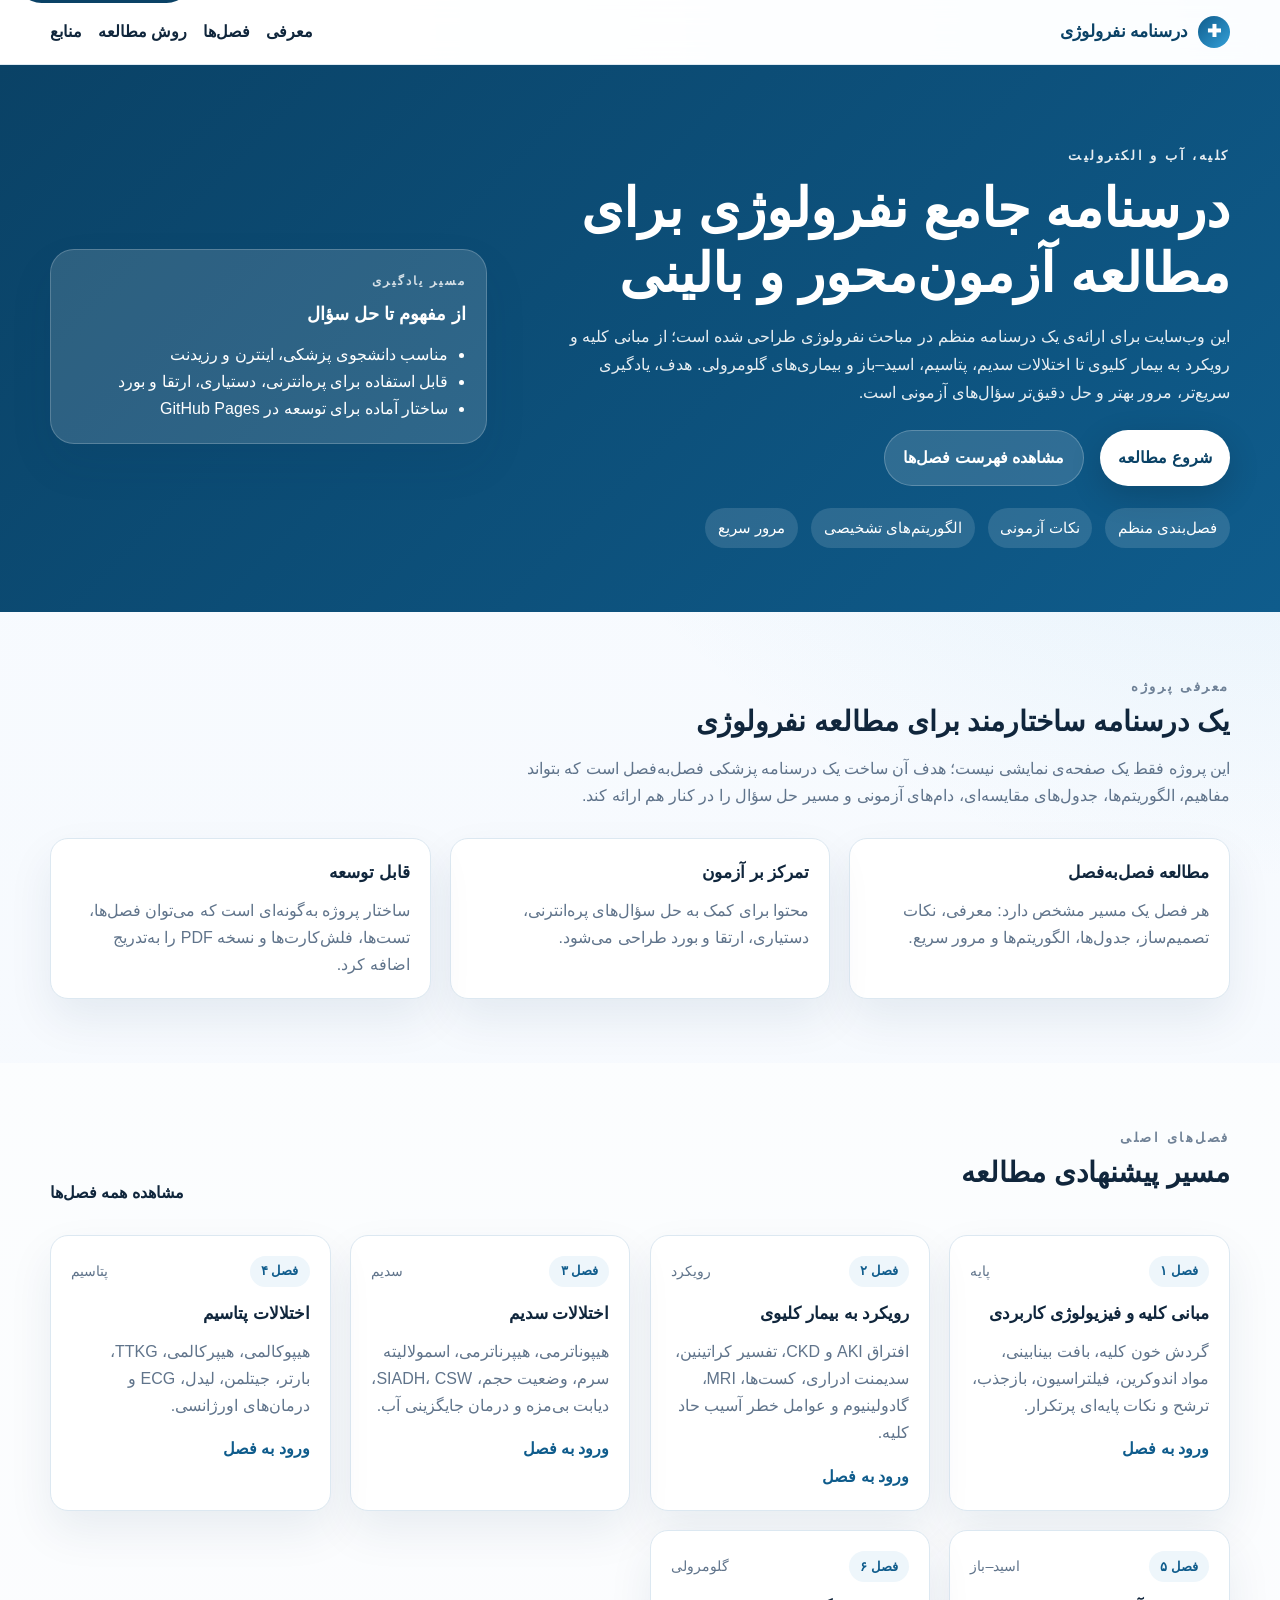
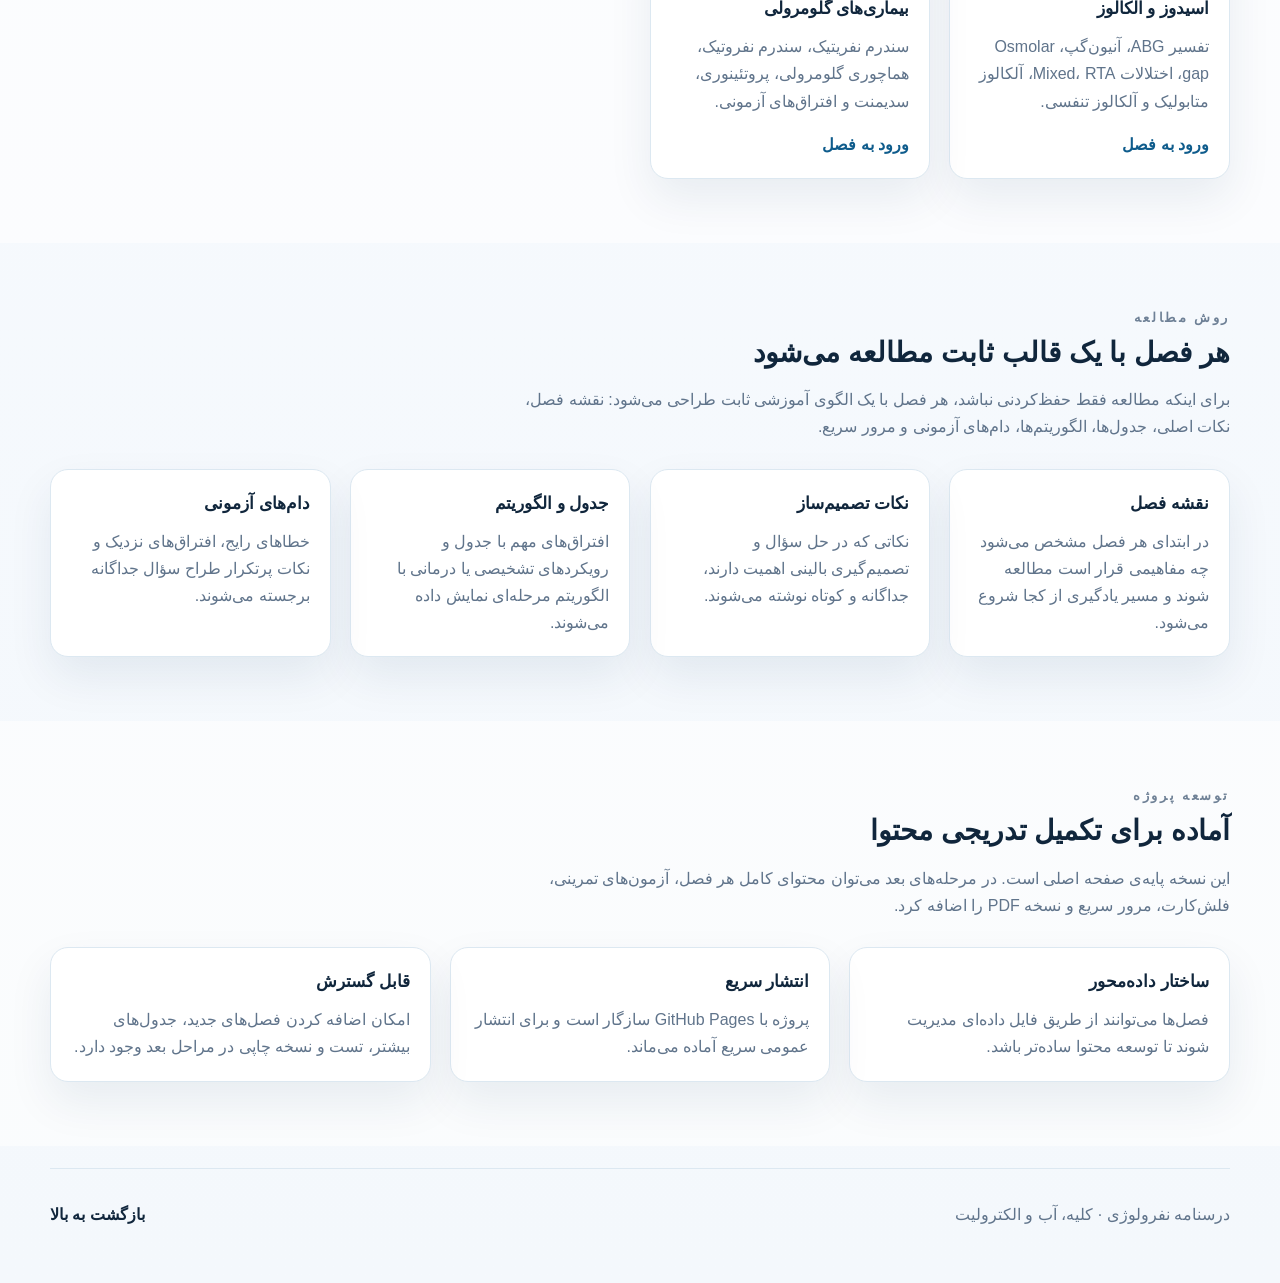
==== commit fea265e8: "Update index.html" ====
--- a/index.html
+++ b/index.html
@@ -6,7 +6,7 @@
     <title>درسنامه جامع نفرولوژی | کلیه، آب و الکترولیت</title>
     <meta
       name="description"
-      content="درسنامه جامع نفرولوژی، کلیه، آب و الکترولیت با رویکرد آزمون‌محور، فصل‌بندی‌شده، الگوریتمی و مناسب برای دانشجویان پزشکی، اینترن‌ها و رزیدنت‌ها."
+      content="درسنامه جامع نفرولوژی، کلیه، آب و الکترولیت با ساختار فصل‌بندی‌شده، آزمون‌محور و مناسب دانشجویان پزشکی، اینترن‌ها و رزیدنت‌ها."
     />
     <link rel="stylesheet" href="assets/css/style.css" />
   </head>
@@ -34,35 +34,35 @@
       <div class="container hero-shell">
         <div class="hero__content">
           <p class="eyebrow">کلیه، آب و الکترولیت</p>
-
           <h1>درسنامه جامع نفرولوژی برای مطالعه آزمون‌محور و بالینی</h1>
 
           <p class="hero__text">
-            این مجموعه برای یادگیری ساختارمند مباحث کلیه، اختلالات آب و الکترولیت،
-            اسید–باز، آسیب حاد کلیه، بیماری مزمن کلیه و بیماری‌های گلومرولی طراحی شده است.
-            محتوا به‌صورت فصل‌بندی‌شده، خلاصه، الگوریتمی و مناسب مرور آزمونی ارائه می‌شود.
+            این وب‌سایت برای ارائه‌ی یک درسنامه منظم در مباحث نفرولوژی طراحی شده است؛
+            از مبانی کلیه و رویکرد به بیمار کلیوی تا اختلالات سدیم، پتاسیم، اسید–باز
+            و بیماری‌های گلومرولی. هدف، یادگیری سریع‌تر، مرور بهتر و حل دقیق‌تر
+            سؤال‌های آزمونی است.
           </p>
 
           <div class="hero__actions">
-            <a class="btn btn--primary" href="#chapters">شروع مطالعه فصل‌ها</a>
-            <a class="btn btn--secondary" href="chapters/">مشاهده فهرست کامل</a>
-          </div>
-
-          <ul class="hero__highlights" aria-label="ویژگی‌های اصلی درسنامه">
+            <a class="btn btn--primary" href="#chapters">شروع مطالعه</a>
+            <a class="btn btn--secondary" href="chapters/">مشاهده فهرست فصل‌ها</a>
+          </div>
+
+          <ul class="hero__highlights" aria-label="ویژگی‌های اصلی">
             <li>فصل‌بندی منظم</li>
+            <li>نکات آزمونی</li>
             <li>الگوریتم‌های تشخیصی</li>
-            <li>دام‌های پرتکرار آزمونی</li>
-            <li>مرور سریع قبل آزمون</li>
+            <li>مرور سریع</li>
           </ul>
         </div>
 
-        <aside class="hero-card" aria-label="اطلاعات سریع درسنامه">
+        <aside class="hero-card" aria-label="اطلاعات سریع">
           <p class="hero-card__label">مسیر یادگیری</p>
-          <h2>از مفهوم پایه تا حل سؤال</h2>
+          <h2>از مفهوم تا حل سؤال</h2>
           <ul>
             <li>مناسب دانشجوی پزشکی، اینترن و رزیدنت</li>
             <li>قابل استفاده برای پره‌انترنی، دستیاری، ارتقا و بورد</li>
-            <li>ساختار داده‌محور و قابل توسعه روی GitHub Pages</li>
+            <li>ساختار آماده برای توسعه در GitHub Pages</li>
           </ul>
         </aside>
       </div>
@@ -72,36 +72,36 @@
       <section id="about" class="section container">
         <div class="section-heading">
           <p class="section-heading__eyebrow">معرفی پروژه</p>
-          <h2>یک درسنامه پزشکی، نه فقط مجموعه‌ای از صفحات تستی</h2>
+          <h2>یک درسنامه ساختارمند برای مطالعه نفرولوژی</h2>
           <p>
-            هدف این وب‌سایت، تبدیل محتوای نفرولوژی به یک مسیر آموزشی قابل‌مطالعه است؛
-            مسیری که در آن هر فصل با نقشه مفهومی، نکات تصمیم‌ساز، جدول‌های مقایسه‌ای،
-            الگوریتم‌های تشخیصی و درمانی، دام‌های آزمونی و مرور سریع همراه می‌شود.
+            این پروژه فقط یک صفحه‌ی نمایشی نیست؛ هدف آن ساخت یک درسنامه پزشکی
+            فصل‌به‌فصل است که بتواند مفاهیم، الگوریتم‌ها، جدول‌های مقایسه‌ای،
+            دام‌های آزمونی و مسیر حل سؤال را در کنار هم ارائه کند.
           </p>
         </div>
 
         <div class="feature-grid">
           <article class="feature-card">
-            <h3>ساختار فصل‌به‌فصل</h3>
-            <p>
-              مباحث کلیه از پایه تا بیماری‌های پیشرفته در فصل‌های جداگانه تنظیم می‌شوند
-              تا مطالعه مرحله‌ای، منظم و قابل پیگیری باشد.
-            </p>
-          </article>
-
-          <article class="feature-card">
-            <h3>تمرکز بر تصمیم‌گیری بالینی</h3>
-            <p>
-              هر مبحث با سؤال‌های مهم بالینی شروع نمی‌شود؛ بلکه به الگوریتم‌های تشخیص،
-              تفسیر آزمایش و انتخاب اقدام بعدی تبدیل می‌شود.
-            </p>
-          </article>
-
-          <article class="feature-card">
-            <h3>آماده برای توسعه محتوا</h3>
-            <p>
-              ساختار سایت به‌گونه‌ای طراحی شده که بتوان فصل‌های جدید، جدول‌ها،
-              الگوریتم‌ها و مرورهای سریع را به‌تدریج اضافه کرد.
+            <h3>مطالعه فصل‌به‌فصل</h3>
+            <p>
+              هر فصل یک مسیر مشخص دارد: معرفی، نکات تصمیم‌ساز، جدول‌ها، الگوریتم‌ها
+              و مرور سریع.
+            </p>
+          </article>
+
+          <article class="feature-card">
+            <h3>تمرکز بر آزمون</h3>
+            <p>
+              محتوا برای کمک به حل سؤال‌های پره‌انترنی، دستیاری، ارتقا و بورد
+              طراحی می‌شود.
+            </p>
+          </article>
+
+          <article class="feature-card">
+            <h3>قابل توسعه</h3>
+            <p>
+              ساختار پروژه به‌گونه‌ای است که می‌توان فصل‌ها، تست‌ها، فلش‌کارت‌ها
+              و نسخه PDF را به‌تدریج اضافه کرد.
             </p>
           </article>
         </div>
@@ -112,7 +112,7 @@
           <div class="section-heading section-heading--row">
             <div>
               <p class="section-heading__eyebrow">فصل‌های اصلی</p>
-              <h2>مسیر پیشنهادی مطالعه نفرولوژی</h2>
+              <h2>مسیر پیشنهادی مطالعه</h2>
             </div>
             <a class="text-link" href="chapters/">مشاهده همه فصل‌ها</a>
           </div>
@@ -125,8 +125,8 @@
               </div>
               <h3>مبانی کلیه و فیزیولوژی کاربردی</h3>
               <p>
-                گردش خون کلیه، بافت بینابینی، مواد اندوکرین، فیلتراسیون، بازجذب،
-                ترشح و نکات پایه‌ای پرکاربرد در آزمون.
+                گردش خون کلیه، بافت بینابینی، مواد اندوکرین، فیلتراسیون،
+                بازجذب، ترشح و نکات پایه‌ای پرتکرار.
               </p>
               <a class="chapter-card__link" href="chapters/chapter-01.html">ورود به فصل</a>
             </article>
@@ -147,7 +147,7 @@
             <article class="chapter-card">
               <div class="chapter-card__meta">
                 <span class="badge">فصل ۳</span>
-                <span class="chapter-card__status">الکترولیت</span>
+                <span class="chapter-card__status">سدیم</span>
               </div>
               <h3>اختلالات سدیم</h3>
               <p>
@@ -160,12 +160,12 @@
             <article class="chapter-card">
               <div class="chapter-card__meta">
                 <span class="badge">فصل ۴</span>
-                <span class="chapter-card__status">الکترولیت</span>
+                <span class="chapter-card__status">پتاسیم</span>
               </div>
               <h3>اختلالات پتاسیم</h3>
               <p>
-                هیپوکالمی، هیپرکالمی، TTKG، بارتر، جیتلمن، لیدل، ECG،
-                درمان اورژانسی و دام‌های دارویی.
+                هیپوکالمی، هیپرکالمی، TTKG، بارتر، جیتلمن، لیدل، ECG
+                و درمان‌های اورژانسی.
               </p>
               <a class="chapter-card__link" href="chapters/chapter-04.html">ورود به فصل</a>
             </article>
@@ -177,8 +177,8 @@
               </div>
               <h3>اسیدوز و آلکالوز</h3>
               <p>
-                تفسیر ABG، آنیون‌گپ، Osmolar gap، اختلالات Mixed، RTA،
-                آلکالوز متابولیک و آلکالوز تنفسی.
+                تفسیر ABG، آنیون‌گپ، Osmolar gap، اختلالات Mixed،
+                RTA، آلکالوز متابولیک و آلکالوز تنفسی.
               </p>
               <a class="chapter-card__link" href="chapters/chapter-05.html">ورود به فصل</a>
             </article>
@@ -186,12 +186,12 @@
             <article class="chapter-card">
               <div class="chapter-card__meta">
                 <span class="badge">فصل ۶</span>
-                <span class="chapter-card__status">بیماری‌ها</span>
+                <span class="chapter-card__status">گلومرولی</span>
               </div>
               <h3>بیماری‌های گلومرولی</h3>
               <p>
-                سندرم نفریتیک، سندرم نفروتیک، هماچوری گلومرولی، پروتئینوری،
-                سدیمنت، بیوپسی و افتراق‌های آزمونی.
+                سندرم نفریتیک، سندرم نفروتیک، هماچوری گلومرولی،
+                پروتئینوری، سدیمنت و افتراق‌های آزمونی.
               </p>
               <a class="chapter-card__link" href="chapters/chapter-06.html">ورود به فصل</a>
             </article>
@@ -202,59 +202,44 @@
       <section id="method" class="section container">
         <div class="section-heading">
           <p class="section-heading__eyebrow">روش مطالعه</p>
-          <h2>هر فصل با یک الگوی ثابت و قابل مرور ساخته می‌شود</h2>
+          <h2>هر فصل با یک قالب ثابت مطالعه می‌شود</h2>
           <p>
-            برای اینکه مطالعه فقط حفظ‌کردنی نباشد، هر فصل با یک قالب آموزشی ثابت ارائه می‌شود.
-            این قالب کمک می‌کند نکته‌ها سریع‌تر مرور شوند و مسیر حل سؤال شفاف بماند.
+            برای اینکه مطالعه فقط حفظ‌کردنی نباشد، هر فصل با یک الگوی آموزشی ثابت
+            طراحی می‌شود: نقشه فصل، نکات اصلی، جدول‌ها، الگوریتم‌ها، دام‌های آزمونی
+            و مرور سریع.
           </p>
         </div>
 
         <div class="feature-grid">
           <article class="feature-card">
-            <h3>۱. نقشه فصل</h3>
-            <p>
-              در ابتدای هر فصل مشخص می‌شود که خواننده قرار است چه مسئله‌هایی را یاد بگیرد
-              و فصل از چه مسیر آموزشی عبور می‌کند.
-            </p>
-          </article>
-
-          <article class="feature-card">
-            <h3>۲. نکات تصمیم‌ساز</h3>
-            <p>
-              به‌جای متن‌های طولانی، نکات اصلی به شکل کوتاه، طبقه‌بندی‌شده و قابل استفاده
-              در حل سؤال نوشته می‌شوند.
-            </p>
-          </article>
-
-          <article class="feature-card">
-            <h3>۳. الگوریتم و جدول</h3>
-            <p>
-              موضوعات تشخیصی و درمانی با الگوریتم مرحله‌ای و جدول‌های مقایسه‌ای ارائه می‌شوند
-              تا مرور سریع‌تر و دقیق‌تر باشد.
-            </p>
-          </article>
-
-          <article class="feature-card">
-            <h3>۴. دام‌های آزمونی</h3>
-            <p>
-              خطاهای رایج، افتراق‌های نزدیک و نکاتی که معمولاً در آزمون‌ها باعث اشتباه می‌شوند
-              جداگانه برجسته می‌شوند.
-            </p>
-          </article>
-
-          <article class="feature-card">
-            <h3>۵. مسیر حل سؤال</h3>
-            <p>
-              پایان هر فصل شامل یک مسیر عملی برای نزدیک‌شدن به سؤال‌های سناریومحور و انتخاب
-              اقدام بعدی است.
-            </p>
-          </article>
-
-          <article class="feature-card">
-            <h3>۶. مرور سریع</h3>
-            <p>
-              نکات نهایی هر فصل به شکل فشرده نوشته می‌شوند تا برای مرور شب امتحان یا مرور
-              قبل از آزمون کاربردی باشند.
+            <h3>نقشه فصل</h3>
+            <p>
+              در ابتدای هر فصل مشخص می‌شود چه مفاهیمی قرار است مطالعه شوند و مسیر
+              یادگیری از کجا شروع می‌شود.
+            </p>
+          </article>
+
+          <article class="feature-card">
+            <h3>نکات تصمیم‌ساز</h3>
+            <p>
+              نکاتی که در حل سؤال و تصمیم‌گیری بالینی اهمیت دارند، جداگانه و کوتاه
+              نوشته می‌شوند.
+            </p>
+          </article>
+
+          <article class="feature-card">
+            <h3>جدول و الگوریتم</h3>
+            <p>
+              افتراق‌های مهم با جدول و رویکردهای تشخیصی یا درمانی با الگوریتم
+              مرحله‌ای نمایش داده می‌شوند.
+            </p>
+          </article>
+
+          <article class="feature-card">
+            <h3>دام‌های آزمونی</h3>
+            <p>
+              خطاهای رایج، افتراق‌های نزدیک و نکات پرتکرار طراح سؤال جداگانه برجسته
+              می‌شوند.
             </p>
           </article>
         </div>
@@ -263,36 +248,35 @@
       <section id="resources" class="section section--alt">
         <div class="container">
           <div class="section-heading">
-            <p class="section-heading__eyebrow">منابع و توسعه</p>
-            <h2>آماده برای تکمیل تدریجی درسنامه</h2>
-            <p>
-              این نسخه، پایه‌ی صفحه اصلی پروژه است. در مرحله‌های بعد می‌توان محتوای کامل هر فصل،
-              جدول‌ها، الگوریتم‌ها، فلش‌کارت‌ها، آزمون‌های تمرینی و نسخه PDF را اضافه کرد.
+            <p class="section-heading__eyebrow">توسعه پروژه</p>
+            <h2>آماده برای تکمیل تدریجی محتوا</h2>
+            <p>
+              این نسخه پایه‌ی صفحه اصلی است. در مرحله‌های بعد می‌توان محتوای کامل هر فصل،
+              آزمون‌های تمرینی، فلش‌کارت، مرور سریع و نسخه PDF را اضافه کرد.
             </p>
           </div>
 
           <div class="resource-grid">
             <article class="resource-card">
-              <h3>محتوای داده‌محور</h3>
-              <p>
-                فصل‌ها می‌توانند از طریق فایل داده‌ای مدیریت شوند تا توسعه محتوا بدون ویرایش
-                مستقیم همه صفحات انجام شود.
+              <h3>ساختار داده‌محور</h3>
+              <p>
+                فصل‌ها می‌توانند از طریق فایل داده‌ای مدیریت شوند تا توسعه محتوا
+                ساده‌تر باشد.
               </p>
             </article>
 
             <article class="resource-card">
-              <h3>سازگار با GitHub Pages</h3>
-              <p>
-                پروژه به‌صورت استاتیک طراحی شده و برای انتشار عمومی سریع از طریق GitHub Pages
-                مناسب است.
+              <h3>انتشار سریع</h3>
+              <p>
+                پروژه با GitHub Pages سازگار است و برای انتشار عمومی سریع آماده می‌ماند.
               </p>
             </article>
 
             <article class="resource-card">
-              <h3>قابل توسعه برای آزمون</h3>
-              <p>
-                در نسخه‌های بعدی می‌توان بخش تست، فلش‌کارت، مرور سریع و گزارش پوشش منبع
-                را به هر فصل اضافه کرد.
+              <h3>قابل گسترش</h3>
+              <p>
+                امکان اضافه کردن فصل‌های جدید، جدول‌های بیشتر، تست و نسخه چاپی در
+                مراحل بعد وجود دارد.
               </p>
             </article>
           </div>
